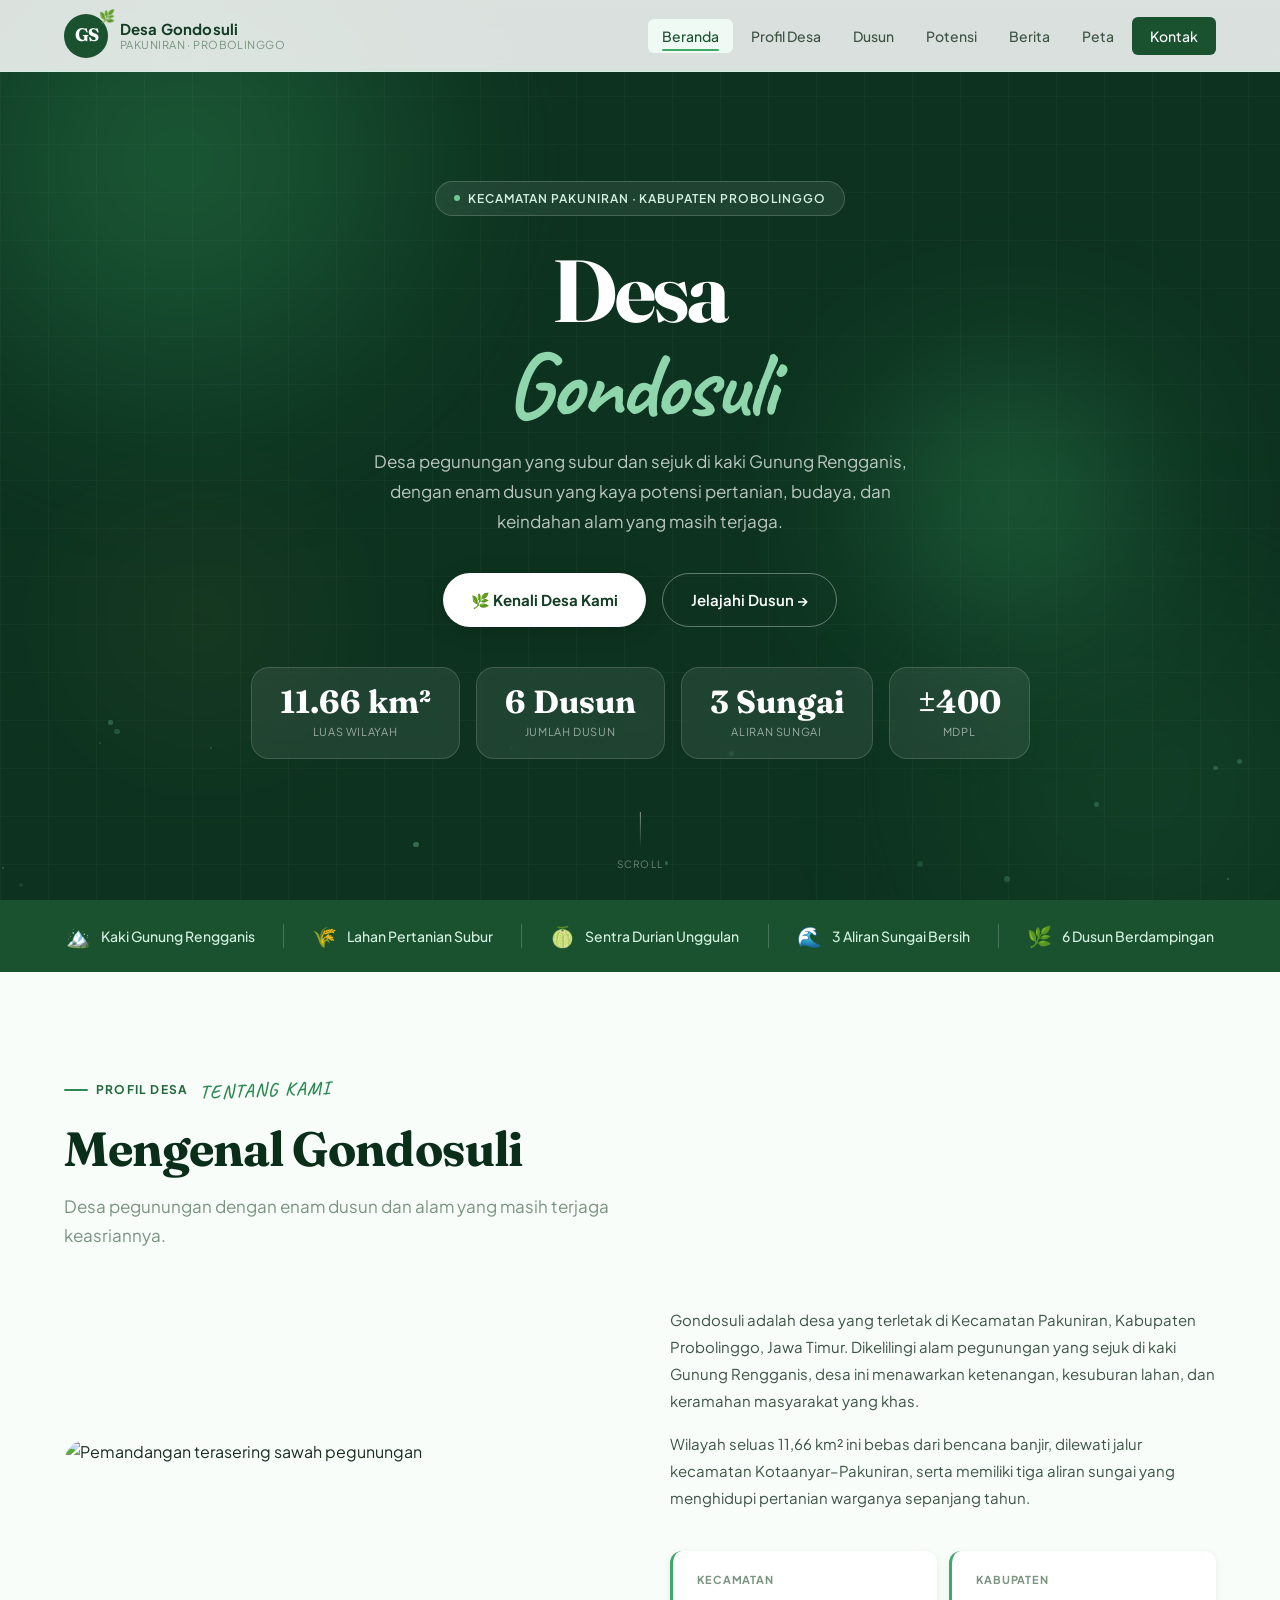
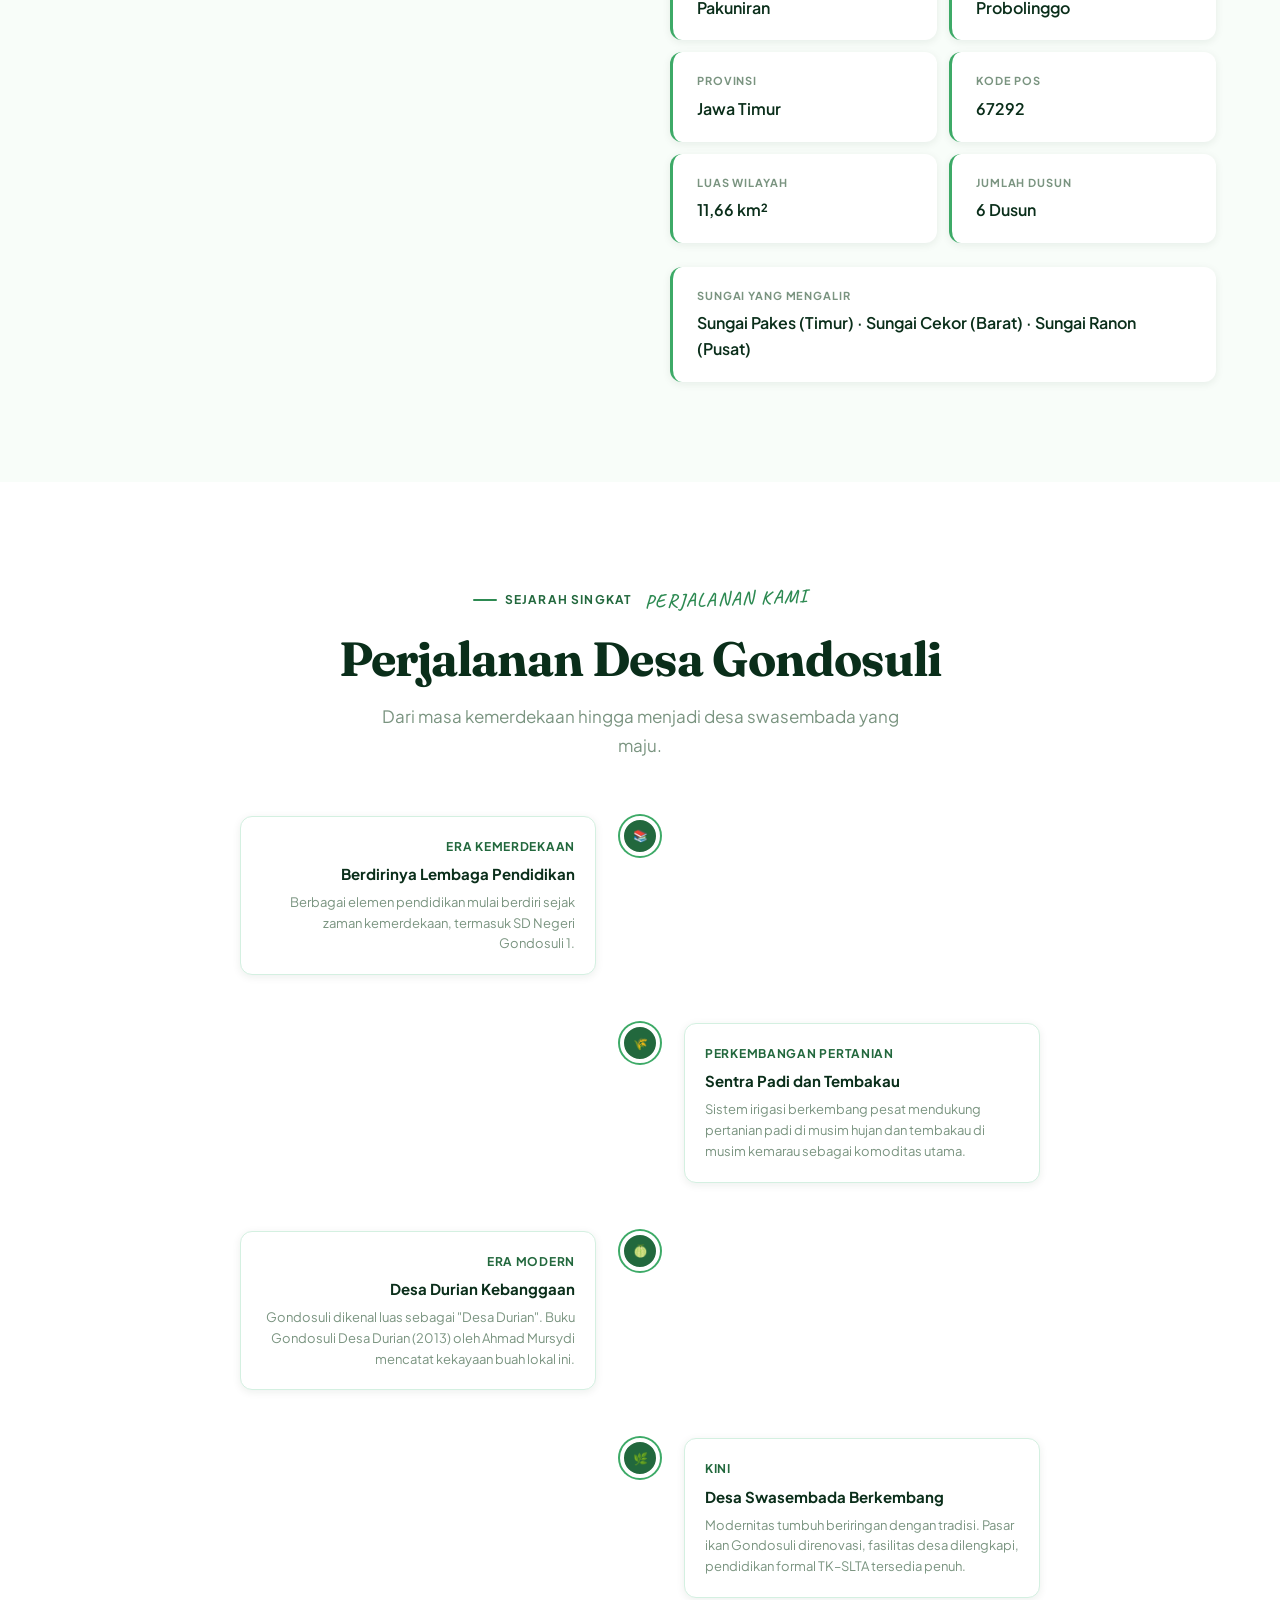
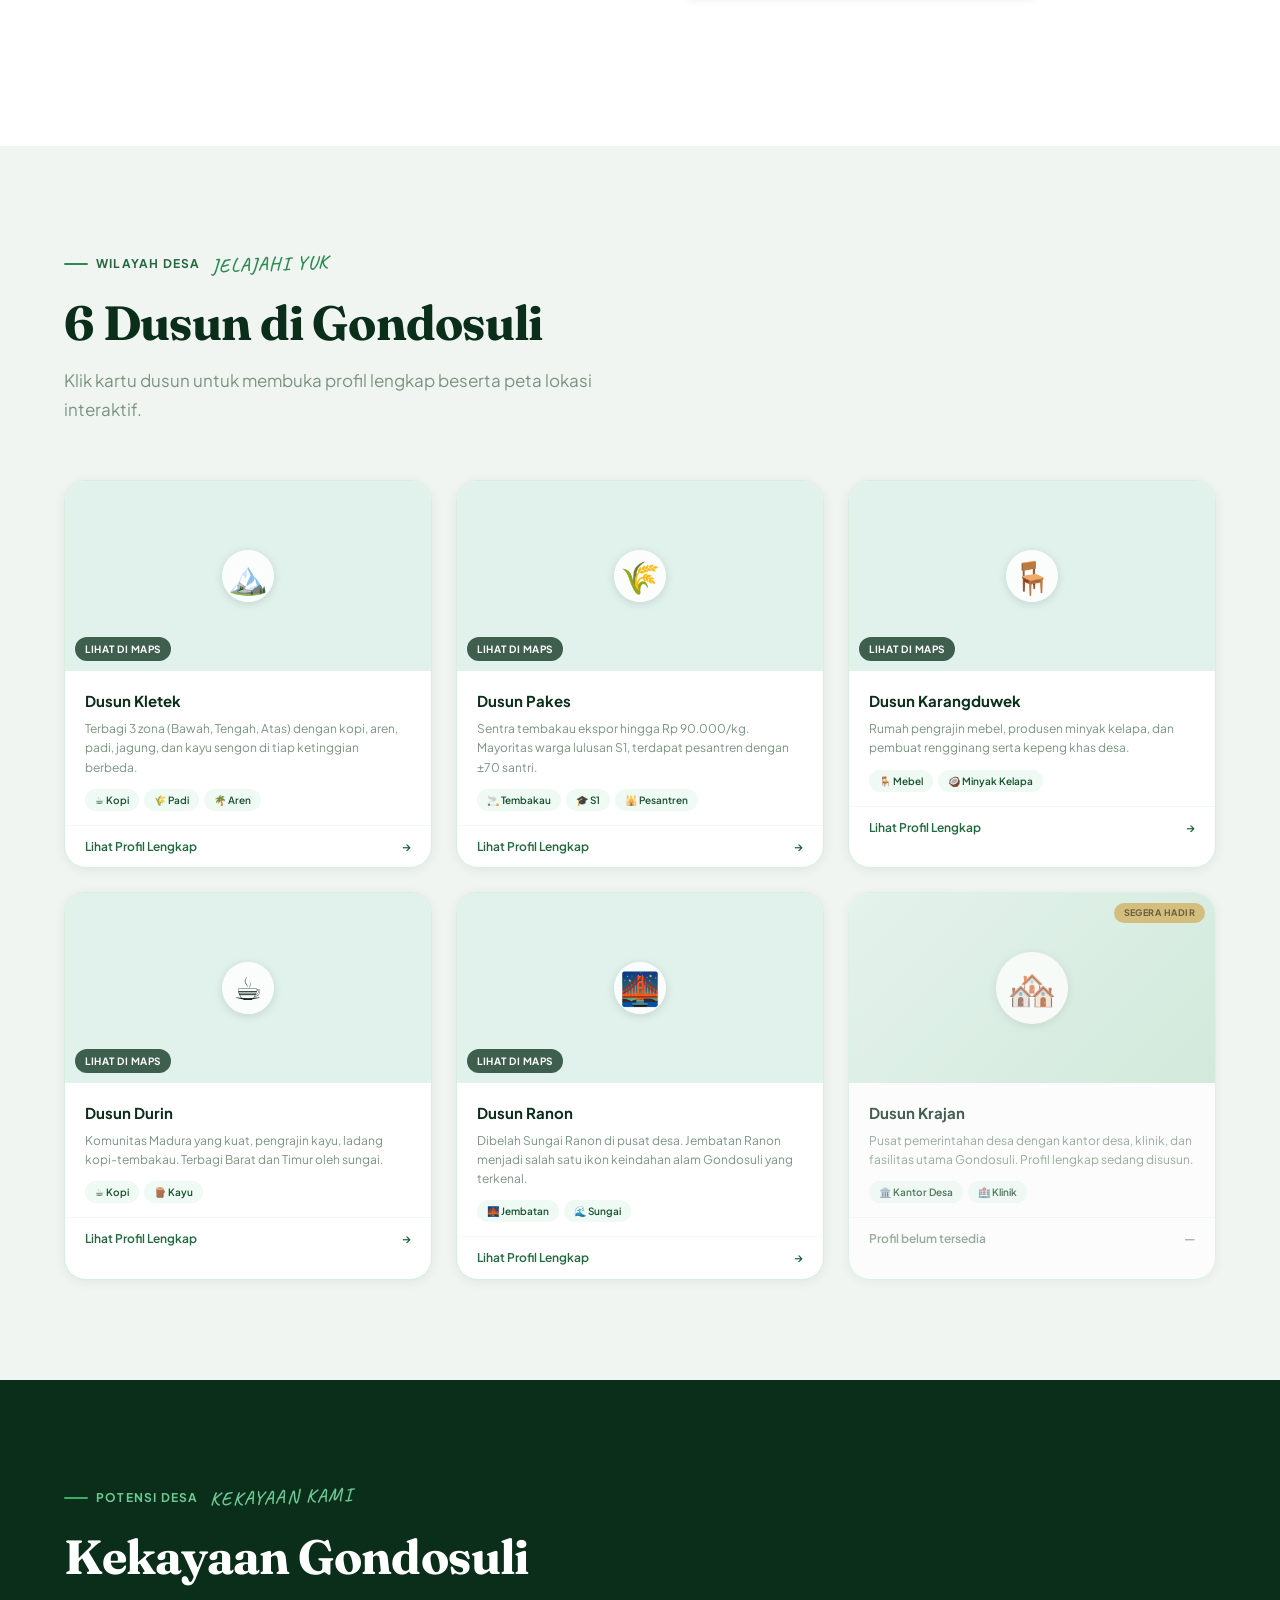
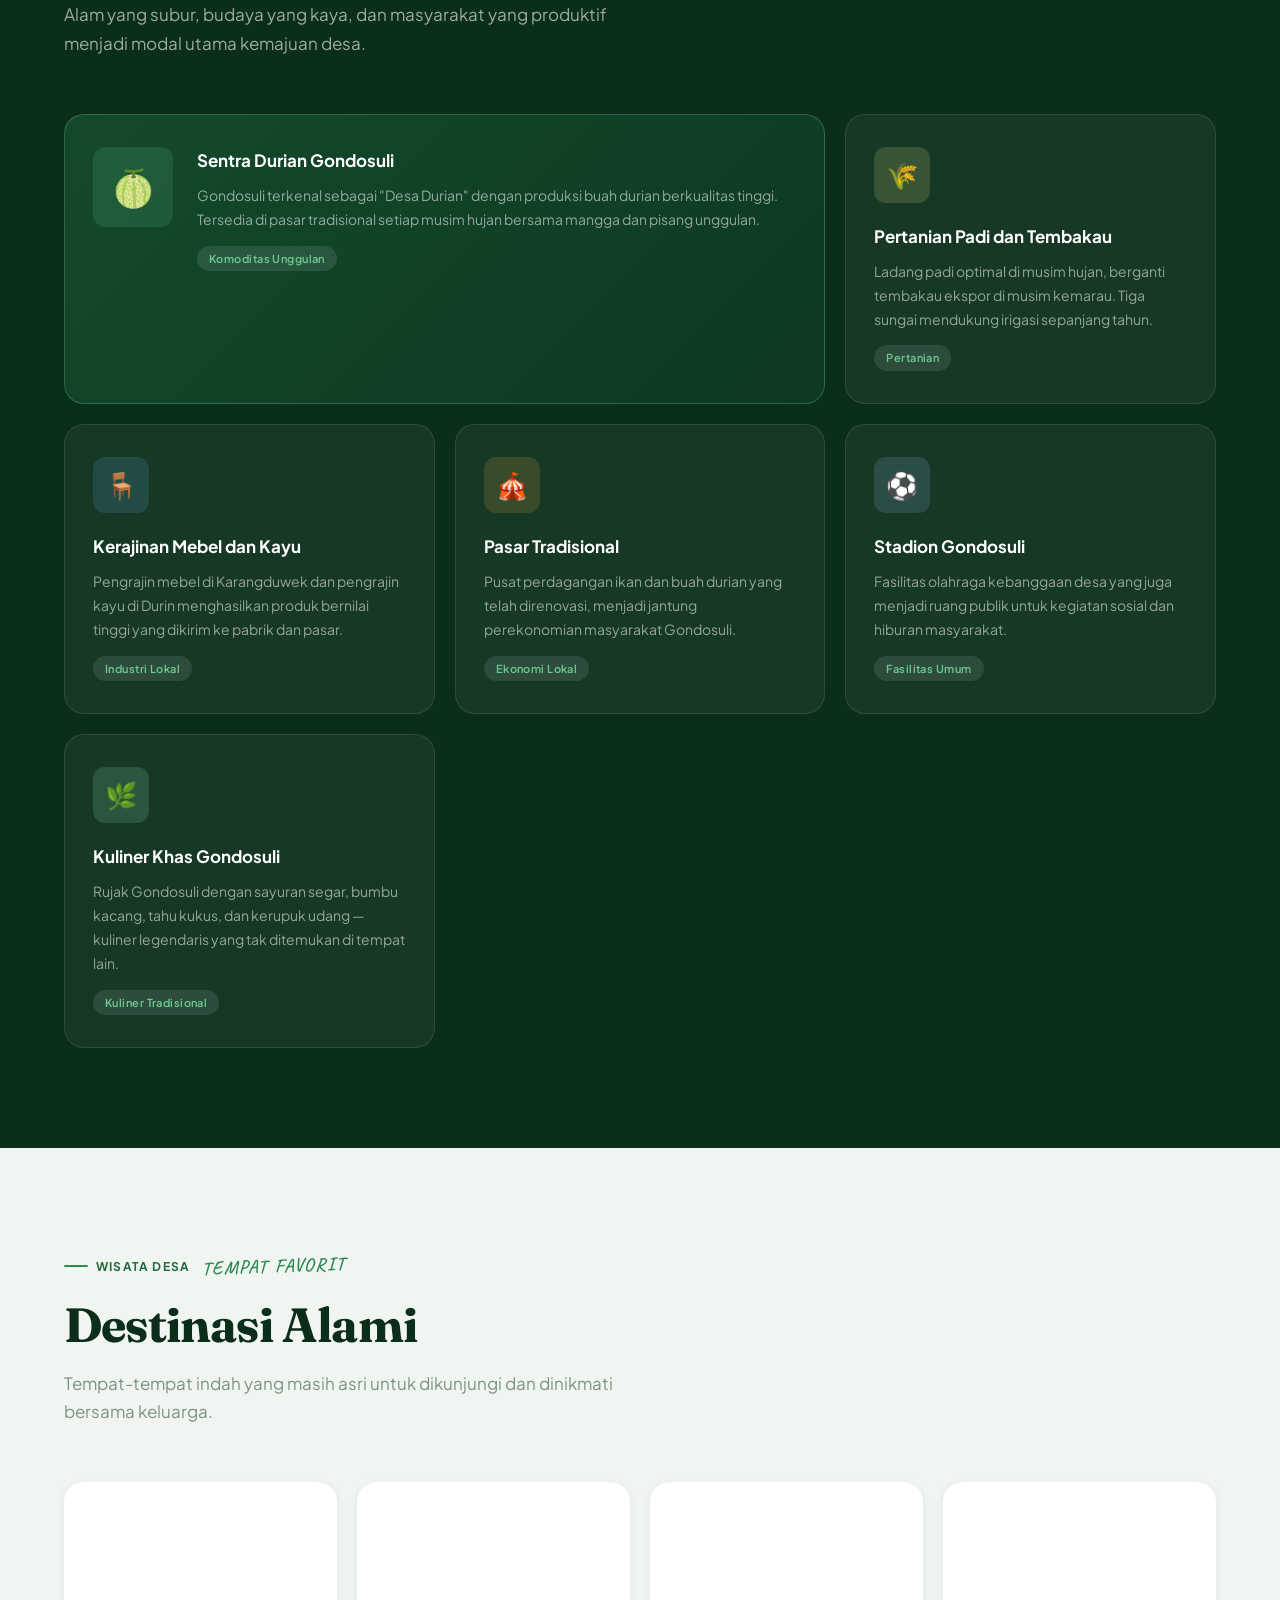
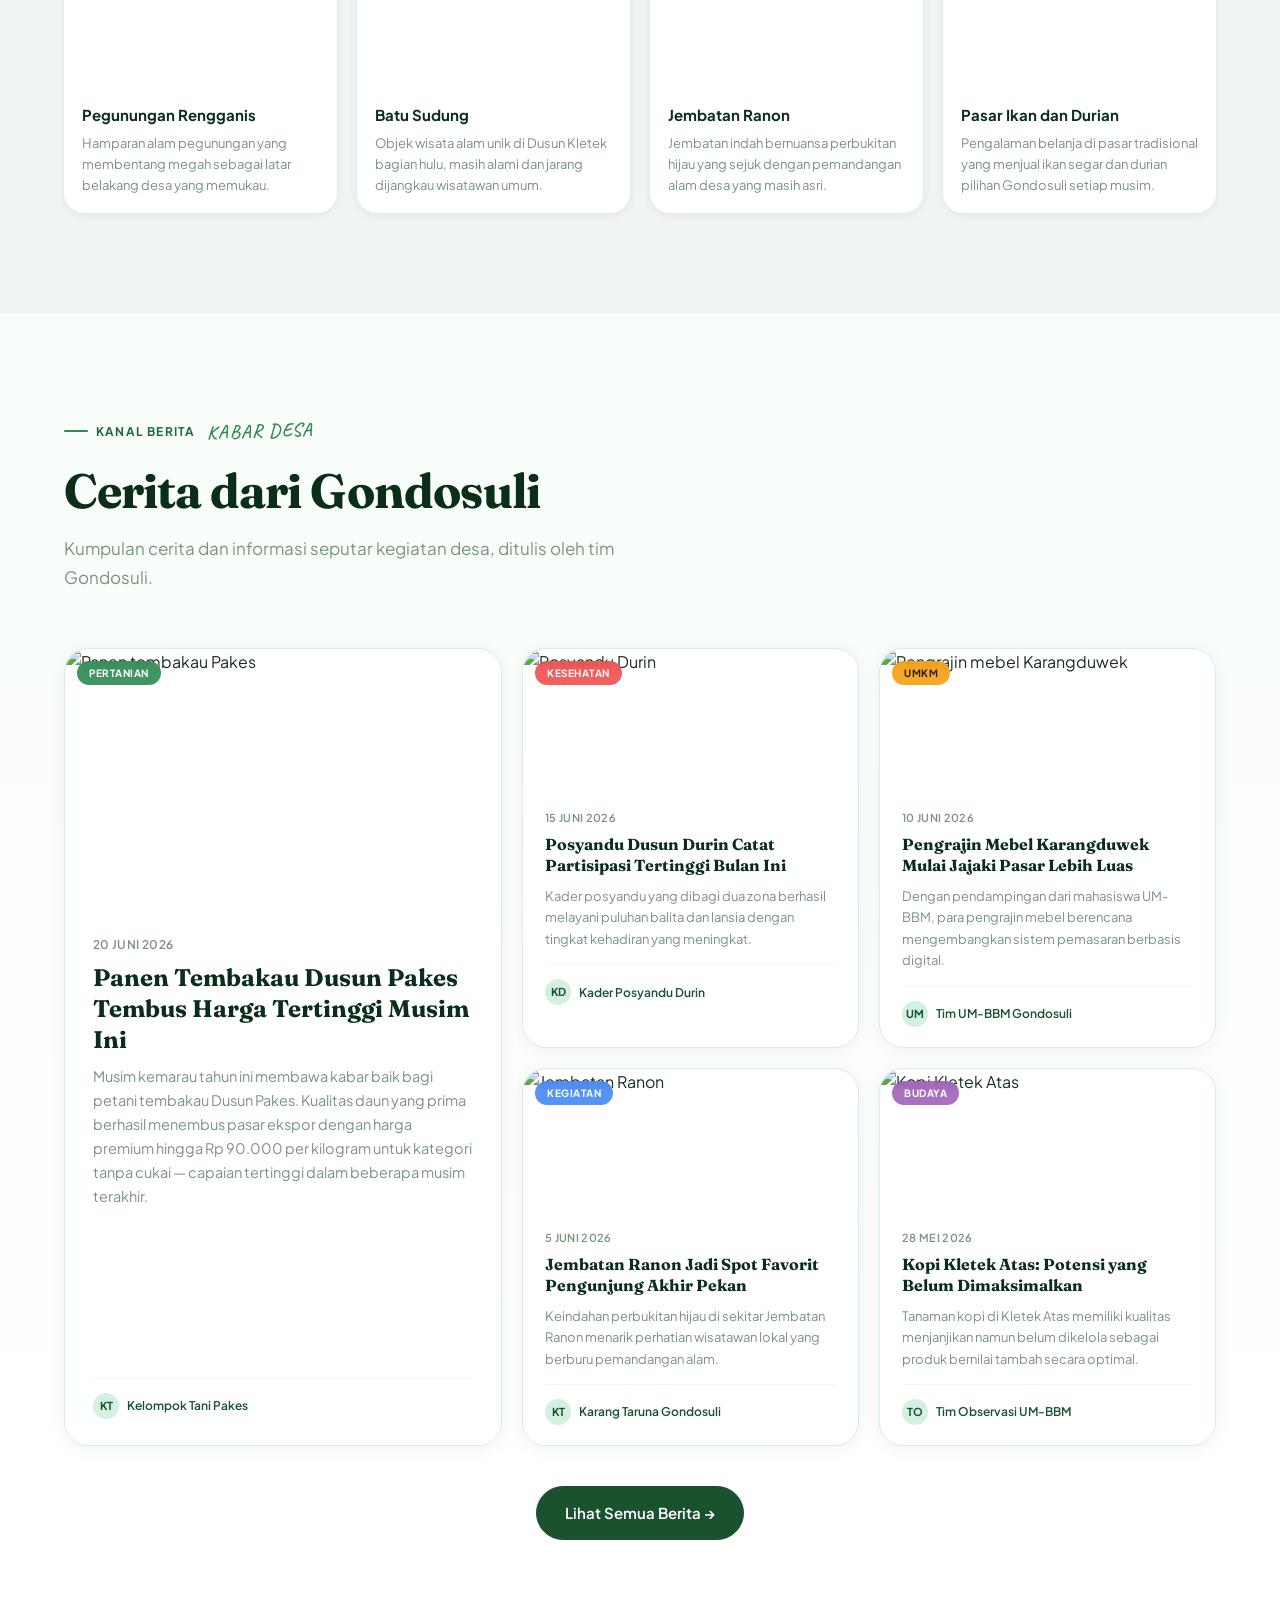
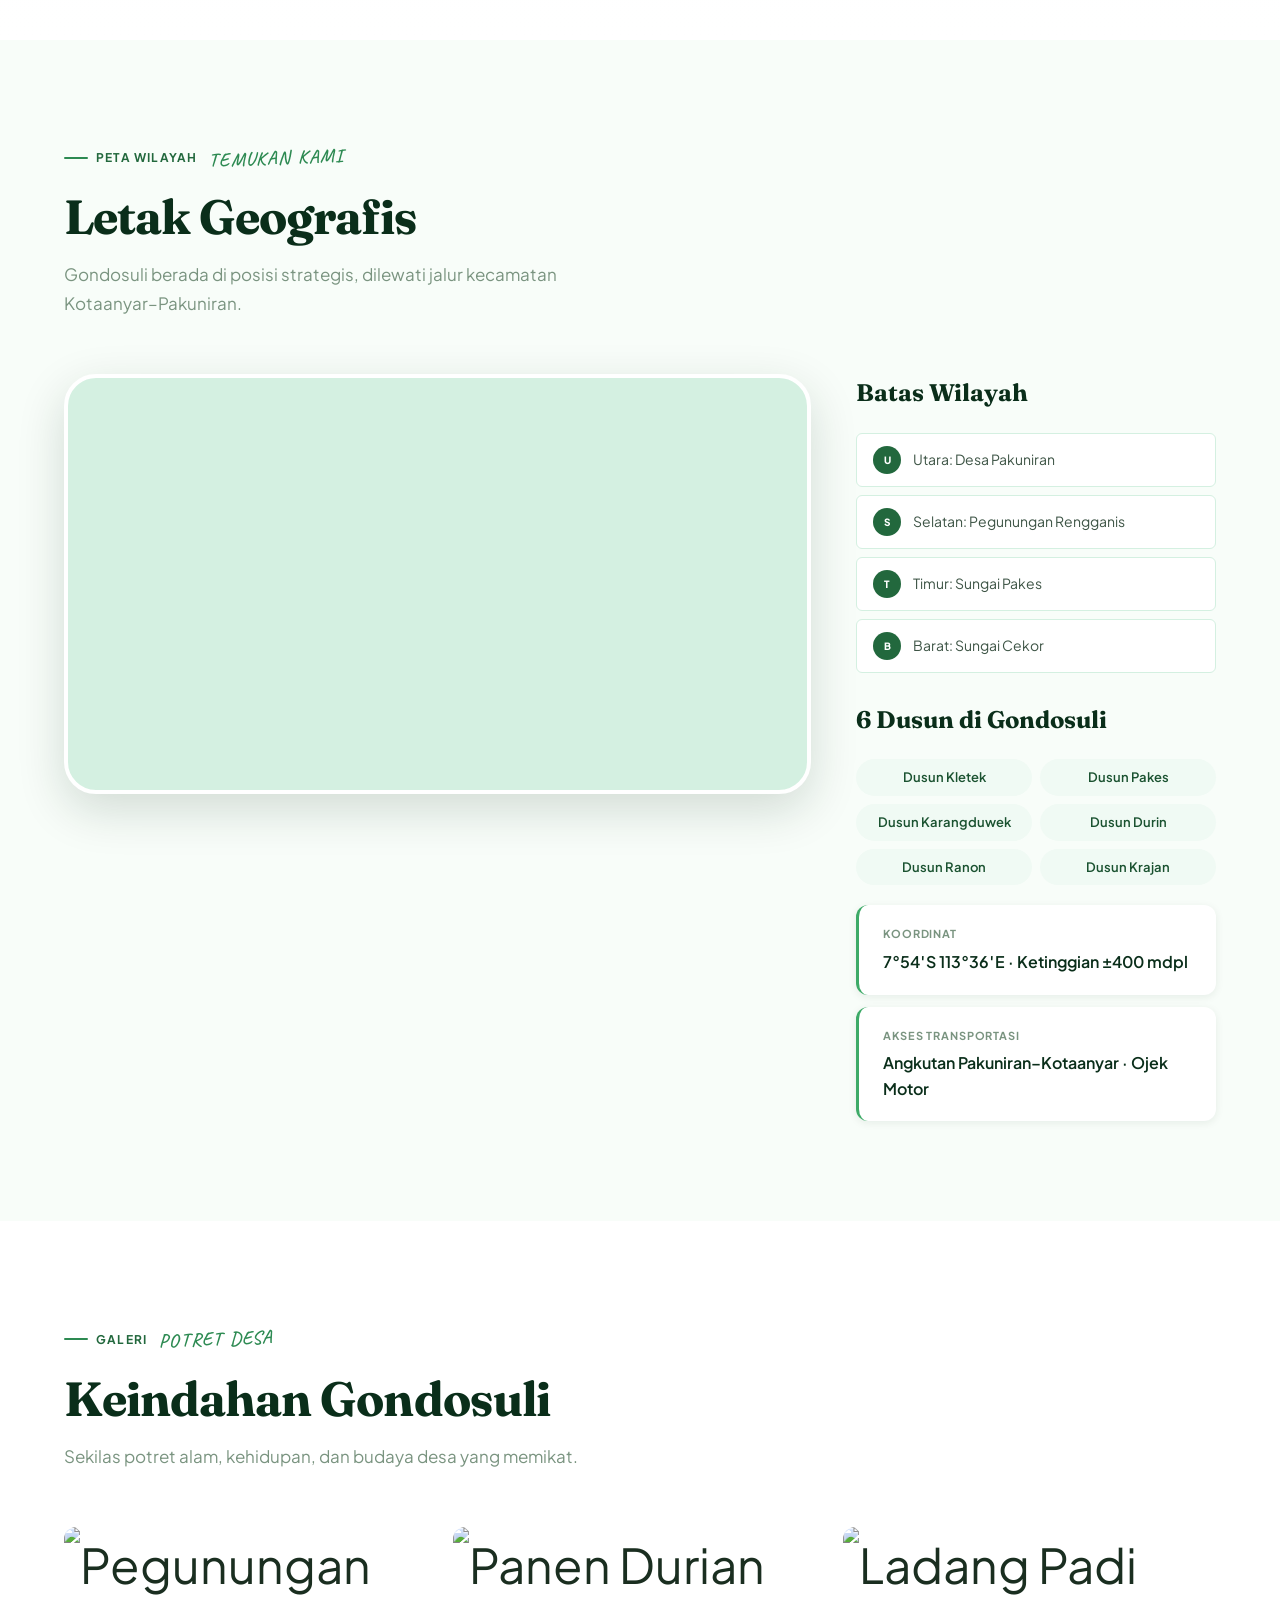
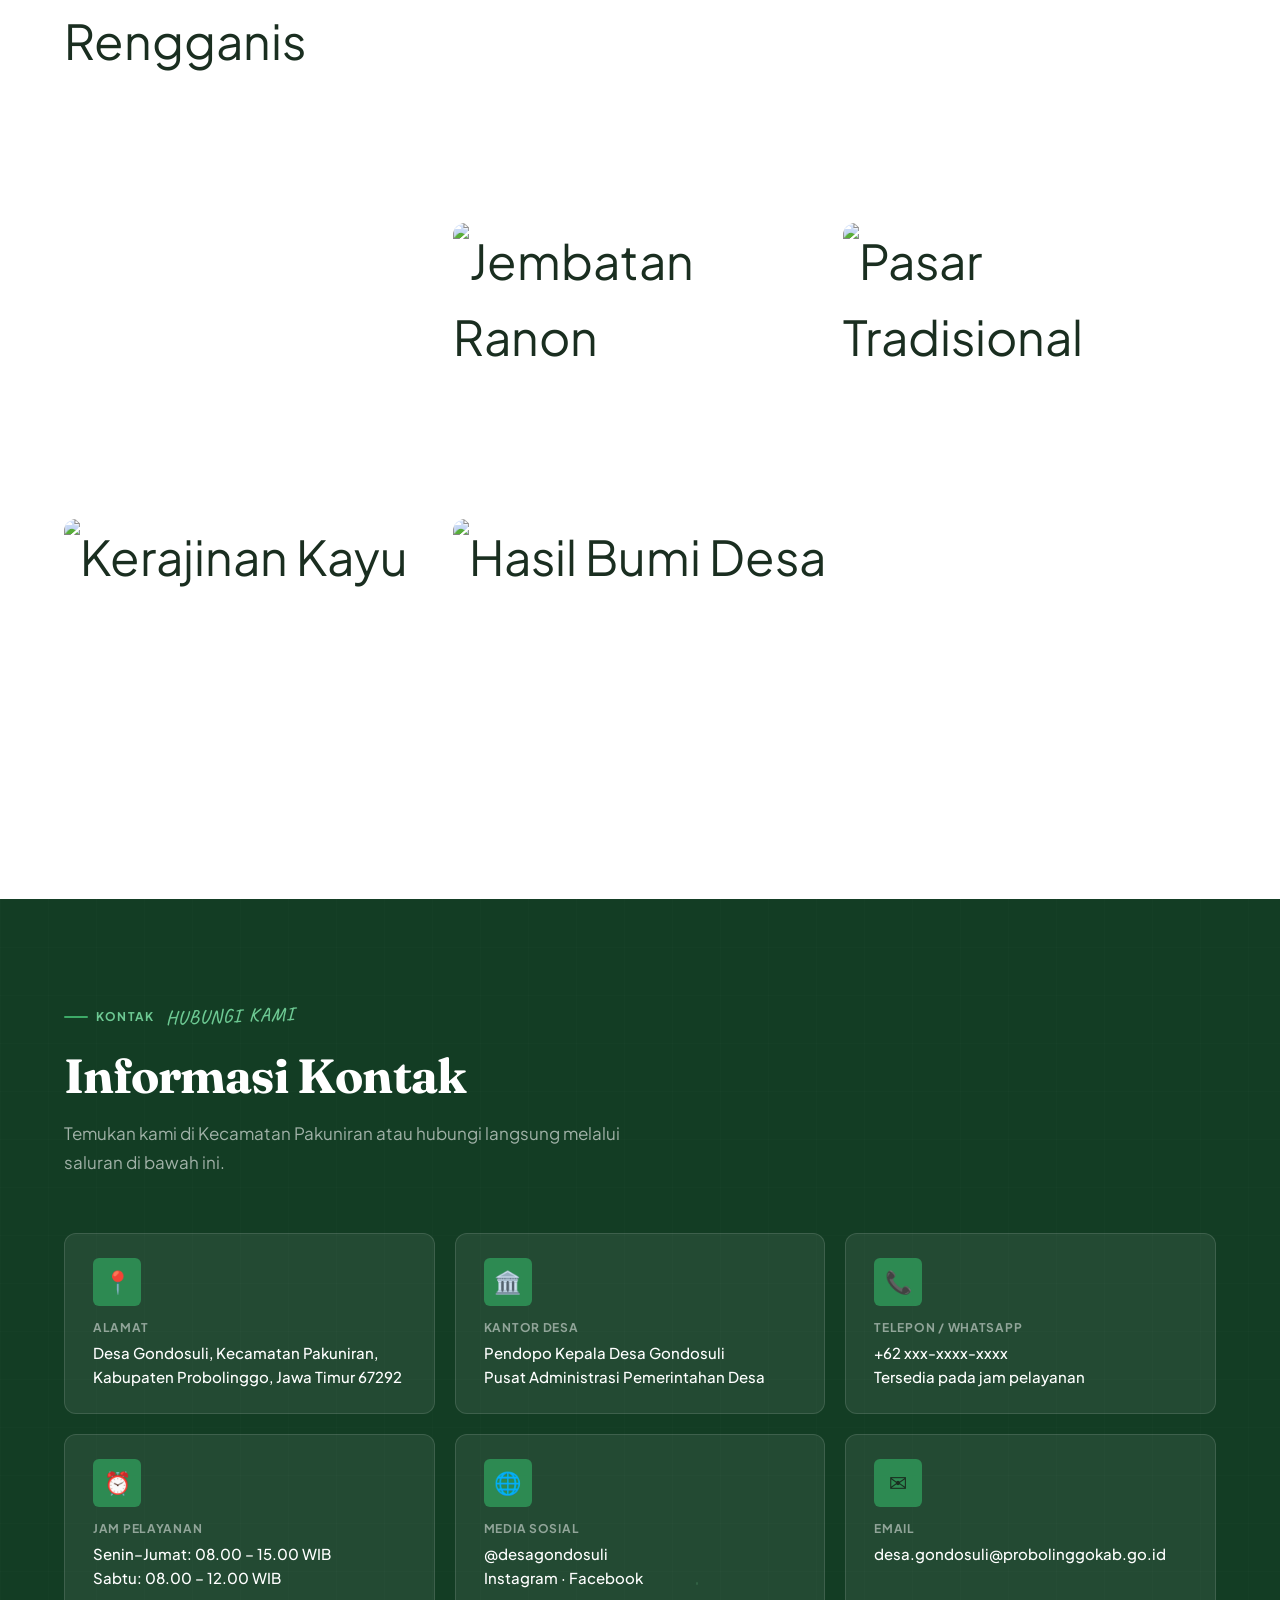
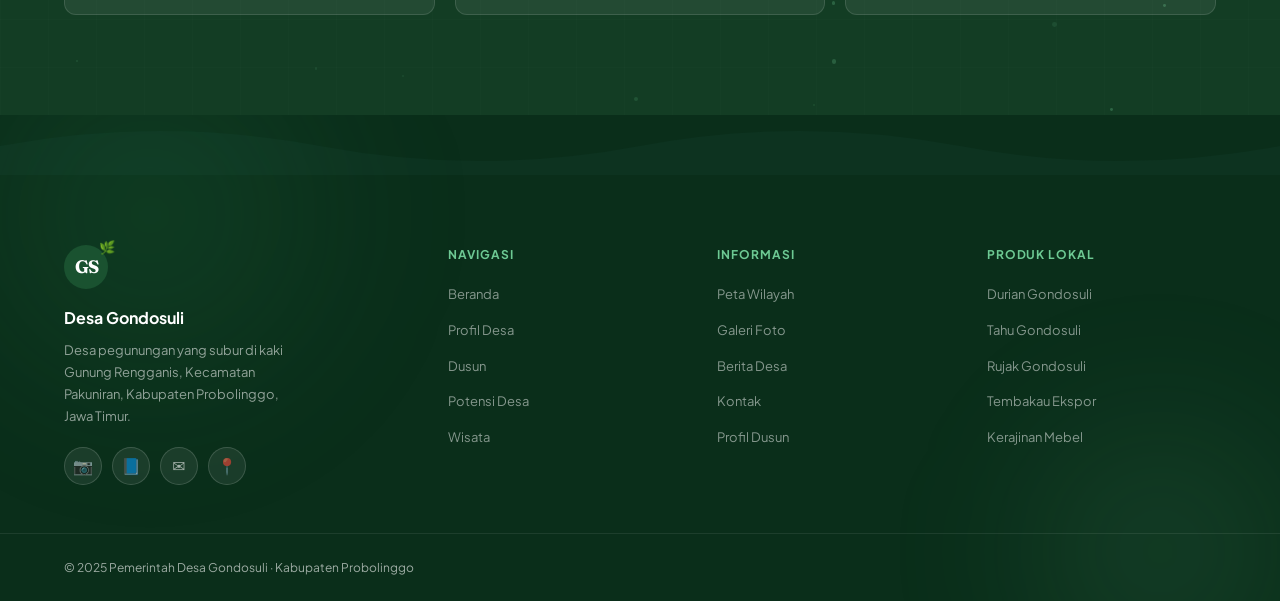
==== index.html @ 3357d1a1 "Add files via upload" ====
<!DOCTYPE html>
<html lang="id">
<head>
  <meta charset="UTF-8" />
  <meta name="viewport" content="width=device-width, initial-scale=1.0" />
  <title>Desa Gondosuli — Pakuniran, Probolinggo</title>
  <meta name="description" content="Website resmi Desa Gondosuli, Kecamatan Pakuniran, Kabupaten Probolinggo, Jawa Timur." />
  <link rel="preconnect" href="https://fonts.googleapis.com">
  <link href="https://fonts.googleapis.com/css2?family=Plus+Jakarta+Sans:wght@300;400;500;600;700;800&family=Caveat:wght@500;600;700&family=Fraunces:opsz,wght@9..144,400;9..144,500;9..144,700&display=swap" rel="stylesheet">
  <link rel="stylesheet" href="css/style.css" />
  <link rel="stylesheet" href="css/artsy.css" />
  <link rel="icon" href="data:image/svg+xml,<svg xmlns='http://www.w3.org/2000/svg' viewBox='0 0 100 100'><text y='.9em' font-size='90'>🌿</text></svg>" />
  <style>
    em { font-style: normal; }
    .section-title { font-style: normal; }
    .hero h1 { font-style: normal; }
    .profil-badge { display: none; }

    /* Hero layout fix — flex column, no overlap */
    .hero {
      min-height: 100vh; display: flex; flex-direction: column;
      align-items: center; justify-content: center; text-align: center;
      position: relative; overflow: hidden; padding: 120px 5% 80px;
      background: #0d3320;
    }
    .hero-content {
      position: relative; z-index: 3; max-width: 820px; margin: 0 auto;
      display: flex; flex-direction: column; align-items: center;
    }
    .hero-orb { position:absolute; border-radius:50%; filter:blur(80px); opacity:.5; animation:orbFloat 9s ease-in-out infinite; }
    .hero-orb-1 { width:520px;height:520px; background:radial-gradient(circle,#2d8a52,transparent); top:-100px;left:-80px; }
    .hero-orb-2 { width:400px;height:400px; background:radial-gradient(circle,#1a5230,transparent); bottom:-80px;right:-60px; animation-delay:-3s; }
    .hero-orb-3 { width:280px;height:280px; background:radial-gradient(circle,#3daa67,transparent); top:40%;right:10%; animation-delay:-5s; }
    .hero-orb-4 { width:200px;height:200px; background:radial-gradient(circle,#c9a84c44,transparent); bottom:20%;left:8%; animation-delay:-2s; }
    @keyframes orbFloat { 0%,100%{transform:translate(0,0) scale(1);} 33%{transform:translate(20px,-30px) scale(1.05);} 66%{transform:translate(-15px,20px) scale(.95);} }
    .hero-grid { position:absolute; inset:0; background-image:linear-gradient(rgba(255,255,255,.025) 1px,transparent 1px),linear-gradient(90deg,rgba(255,255,255,.025) 1px,transparent 1px); background-size:48px 48px; }
    .hero-particles { position:absolute;inset:0;pointer-events:none;overflow:hidden;z-index:1; }
    .particle { position:absolute;width:4px;height:4px;background:rgba(109,201,147,.6);border-radius:50%;animation:particleRise linear infinite; }
    @keyframes particleRise { 0%{transform:translateY(0) translateX(0);opacity:0;} 10%{opacity:1;} 90%{opacity:.4;} 100%{transform:translateY(-100vh) translateX(30px);opacity:0;} }

    .hero-eyebrow { display:inline-flex;align-items:center;gap:8px;background:rgba(255,255,255,.08);border:1px solid rgba(255,255,255,.18);border-radius:100px;padding:7px 18px;font-size:12px;font-weight:600;color:var(--green-100);letter-spacing:.08em;text-transform:uppercase;margin-bottom:28px;backdrop-filter:blur(8px); }
    .hero-eyebrow .dot { width:6px;height:6px;background:#6dc993;border-radius:50%;animation:dotPulse 2s ease-in-out infinite; }
    @keyframes dotPulse { 0%,100%{opacity:1;transform:scale(1)} 50%{opacity:.4;transform:scale(.7)} }

    .hero h1 { font-family:'Fraunces',Georgia,serif; font-size:clamp(3rem,7vw,5.5rem); font-weight:700; color:white; line-height:1.05; letter-spacing:-0.03em; margin-bottom:14px; }
    .hero h1 .accent { color:#8fd6ac; font-family: var(--font-hand); font-weight: 700; font-size: 1.05em; }
    .hero-desc { font-size:17px; color:rgba(255,255,255,.72); max-width:560px; margin:0 0 36px; line-height:1.75; font-weight:400; text-align:center; }
    .hero-actions { display:flex; gap:16px; justify-content:center; flex-wrap:wrap; margin-bottom:40px; }
    .btn-primary { display:inline-flex; align-items:center; gap:8px; background:white; color:var(--green-800); font-weight:700; font-size:15px; padding:14px 28px; border-radius:50px; transition:all .3s; border:none; cursor:pointer; box-shadow:0 4px 20px rgba(0,0,0,.2); }
    .btn-primary:hover { transform:translateY(-3px); box-shadow:0 10px 32px rgba(0,0,0,.3); }
    .btn-secondary { display:inline-flex; align-items:center; gap:8px; background:transparent; color:white; font-weight:600; font-size:15px; padding:14px 28px; border-radius:50px; border:1.5px solid rgba(255,255,255,.35); transition:all .3s; cursor:pointer; }
    .btn-secondary:hover { background:rgba(255,255,255,.1); border-color:rgba(255,255,255,.6); }
    .hero-stats { display:flex !important; position:static !important; gap:16px; justify-content:center; flex-wrap:wrap; margin-top:0; }
    .stat-card { background:rgba(255,255,255,.08); border:1px solid rgba(255,255,255,.15); backdrop-filter:blur(10px); border-radius:18px; padding:18px 28px; text-align:center; min-width:130px; transition:transform .3s, background .3s; }
    .stat-card:hover { background:rgba(255,255,255,.14); transform:translateY(-4px) rotate(-1deg); }
    .stat-card .num { font-family:'Fraunces',Georgia,serif; font-size:2rem; font-weight:700; color:white; line-height:1; }
    .stat-card .lbl { font-size:11px; color:rgba(255,255,255,.55); text-transform:uppercase; letter-spacing:.06em; margin-top:5px; }
    .scroll-hint { position:absolute; bottom:28px; left:50%; transform:translateX(-50%); display:flex; flex-direction:column; align-items:center; gap:8px; color:rgba(255,255,255,.4); font-size:10px; letter-spacing:.12em; text-transform:uppercase; z-index:2; }
    .scroll-hint .arrow { width:1px; height:36px; background:linear-gradient(to bottom,rgba(255,255,255,.5),transparent); animation:scrollArrow 2s ease-in-out infinite; }
    @keyframes scrollArrow { 0%,100%{opacity:1} 50%{opacity:.2} }

    /* Kontak grid */
    .kontak-grid { grid-template-columns: 1fr !important; max-width:100%; }
    .kontak-items { display:grid; grid-template-columns:repeat(3,1fr); gap:20px; }
    .kontak-item { flex-direction:column; gap:12px; padding:24px 28px; min-height:130px; }
    .kontak-icon-wrap { width:48px;height:48px;font-size:22px; }
    @media(max-width:900px){ .kontak-items{ grid-template-columns:1fr 1fr; } }
    @media(max-width:560px){ .kontak-items{ grid-template-columns:1fr; } }

    /* Dusun cards */
    #dusun { background:var(--gray-100); padding:100px 5%; }
    .dusun-overview-grid { display:grid; grid-template-columns:repeat(3,1fr); gap:24px; }
    @media(max-width:960px){ .dusun-overview-grid{ grid-template-columns:1fr 1fr; } }
    @media(max-width:560px){ .dusun-overview-grid{ grid-template-columns:1fr; } }
    .dov-card { background:white; border-radius:22px; overflow:hidden; border:1px solid var(--green-100); box-shadow:0 2px 12px rgba(10,46,26,.07); transition:all .35s; display:block; text-decoration:none; color:inherit; }
    .dov-card:hover { transform:translateY(-6px) rotate(-0.4deg); box-shadow:0 16px 48px rgba(10,46,26,.15); border-color:var(--green-400); }
    .dov-card.disabled { opacity:.75; pointer-events:none; }
    .dov-map-wrap { height:190px; position:relative; overflow:hidden; background:#e0f2eb; }
    .dov-map-wrap iframe { width:100%; height:100%; border:none; display:block; pointer-events:none; }
    .dov-map-overlay { position:absolute; inset:0; z-index:2; cursor:pointer; }
    .dov-map-badge { position:absolute; bottom:10px; left:10px; z-index:3; background:rgba(10,46,26,.75); color:white; font-size:10px; font-weight:700; letter-spacing:.05em; text-transform:uppercase; padding:4px 10px; border-radius:100px; backdrop-filter:blur(4px); }
    .dov-coming-badge { position:absolute; top:10px; right:10px; z-index:3; background:rgba(201,168,76,.92); color:#3d2a00; font-size:9px; font-weight:700; padding:3px 10px; border-radius:100px; letter-spacing:.05em; text-transform:uppercase; }
    .dov-map-icon { position:absolute; top:50%; left:50%; transform:translate(-50%,-50%); z-index:3; font-size:32px; pointer-events:none; background:rgba(255,255,255,.88); border-radius:50%; width:52px; height:52px; display:flex; align-items:center; justify-content:center; box-shadow:0 2px 10px rgba(0,0,0,.12); }
    .dov-body { padding:18px 20px 14px; }
    .dov-body h3 { font-size:15px; font-weight:700; color:var(--green-900); margin-bottom:6px; }
    .dov-body p { font-size:12px; color:var(--gray-500); line-height:1.6; margin-bottom:12px; }
    .dov-tags { display:flex; flex-wrap:wrap; gap:5px; }
    .dov-tag { background:var(--green-50); border:1px solid var(--green-200); border-radius:100px; padding:3px 10px; font-size:10px; font-weight:600; color:var(--green-700); }
    .dov-footer { padding:11px 20px; border-top:1px solid var(--green-50); font-size:12px; color:var(--green-600); font-weight:600; display:flex; justify-content:space-between; align-items:center; }
    .dov-card.disabled .dov-footer { color:var(--gray-500); }
  </style>
</head>
<body>

  <!-- ══ NAVBAR ══ -->
  <nav class="navbar" role="navigation">
    <div class="nav-brand">
      <div class="nav-logo">GS</div>
      <div class="nav-brand-text">
        <div class="village">Desa Gondosuli</div>
        <div class="region">Pakuniran · Probolinggo</div>
      </div>
    </div>
    <ul class="nav-links" id="nav-links">
      <li><a href="#beranda" class="active">Beranda</a></li>
      <li><a href="#profil">Profil Desa</a></li>
      <li><a href="#dusun">Dusun</a></li>
      <li><a href="#potensi">Potensi</a></li>
      <li><a href="pages/berita.html">Berita</a></li>
      <li><a href="#peta">Peta</a></li>
      <li><a href="#kontak" class="nav-cta">Kontak</a></li>
    </ul>
    <button class="hamburger" aria-label="Buka menu"><span></span><span></span><span></span></button>
  </nav>

  <!-- ══ HERO with leaves ══ -->
  <section id="beranda" class="hero">
    <div class="hero-orb hero-orb-1"></div>
    <div class="hero-orb hero-orb-2"></div>
    <div class="hero-orb hero-orb-3"></div>
    <div class="hero-orb hero-orb-4"></div>
    <div class="hero-grid"></div>
    <div class="hero-particles" id="particles"></div>
    <div class="leaves-container" id="leaves-container"></div>

    <div class="hero-content">
      <div class="hero-eyebrow"><span class="dot"></span>Kecamatan Pakuniran · Kabupaten Probolinggo</div>
      <h1>Desa<br><span class="accent">Gondosuli</span></h1>
      <p class="hero-desc">Desa pegunungan yang subur dan sejuk di kaki Gunung Rengganis, dengan enam dusun yang kaya potensi pertanian, budaya, dan keindahan alam yang masih terjaga.</p>
      <div class="hero-actions">
        <a href="#profil" class="btn-primary">🌿 Kenali Desa Kami</a>
        <a href="#dusun" class="btn-secondary">Jelajahi Dusun →</a>
      </div>
      <div class="hero-stats">
        <div class="stat-card"><div class="num">11.66 km²</div><div class="lbl">Luas Wilayah</div></div>
        <div class="stat-card"><div class="num">6 Dusun</div><div class="lbl">Jumlah Dusun</div></div>
        <div class="stat-card"><div class="num">3 Sungai</div><div class="lbl">Aliran Sungai</div></div>
        <div class="stat-card"><div class="num">±400</div><div class="lbl">Mdpl</div></div>
      </div>
    </div>
    <div class="scroll-hint"><div class="arrow"></div>Scroll</div>
  </section>

  <!-- HIGHLIGHT STRIP -->
  <div class="highlight-strip">
    <div class="strip-item"><span class="icon">🏔️</span> Kaki Gunung Rengganis</div>
    <div class="strip-divider"></div>
    <div class="strip-item"><span class="icon">🌾</span> Lahan Pertanian Subur</div>
    <div class="strip-divider"></div>
    <div class="strip-item"><span class="icon">🍈</span> Sentra Durian Unggulan</div>
    <div class="strip-divider"></div>
    <div class="strip-item"><span class="icon">🌊</span> 3 Aliran Sungai Bersih</div>
    <div class="strip-divider"></div>
    <div class="strip-item"><span class="icon">🌿</span> 6 Dusun Berdampingan</div>
  </div>

  <!-- ══ PROFIL DESA ══ -->
  <section id="profil" class="profil-section">
    <div class="section-header">
      <div class="section-label">Profil Desa <span class="section-handwritten">tentang kami</span></div>
      <h2 class="section-title">Mengenal Gondosuli</h2>
      <p class="section-subtitle">Desa pegunungan dengan enam dusun dan alam yang masih terjaga keasriannya.</p>
    </div>
    <div class="profil-grid">
      <div class="profil-visual fade-in" style="border-radius:24px;overflow:hidden;aspect-ratio:4/3;">
        <img src="https://images.unsplash.com/photo-1773393878458-e793434a80cc?fm=jpg&q=80&w=1200&auto=format&fit=crop" alt="Pemandangan terasering sawah pegunungan" style="width:100%;height:100%;object-fit:cover;border-radius:24px;">
      </div>
      <div class="profil-info">
        <div class="profil-text fade-in">
          <p>Gondosuli adalah desa yang terletak di Kecamatan Pakuniran, Kabupaten Probolinggo, Jawa Timur. Dikelilingi alam pegunungan yang sejuk di kaki Gunung Rengganis, desa ini menawarkan ketenangan, kesuburan lahan, dan keramahan masyarakat yang khas.</p>
          <p>Wilayah seluas 11,66 km² ini bebas dari bencana banjir, dilewati jalur kecamatan Kotaanyar–Pakuniran, serta memiliki tiga aliran sungai yang menghidupi pertanian warganya sepanjang tahun.</p>
        </div>
        <div class="info-grid fade-in">
          <div class="info-card"><h4>Kecamatan</h4><p>Pakuniran</p></div>
          <div class="info-card"><h4>Kabupaten</h4><p>Probolinggo</p></div>
          <div class="info-card"><h4>Provinsi</h4><p>Jawa Timur</p></div>
          <div class="info-card"><h4>Kode Pos</h4><p>67292</p></div>
          <div class="info-card"><h4>Luas Wilayah</h4><p>11,66 km²</p></div>
          <div class="info-card"><h4>Jumlah Dusun</h4><p>6 Dusun</p></div>
        </div>
        <div class="info-card fade-in"><h4>Sungai yang Mengalir</h4><p>Sungai Pakes (Timur) · Sungai Cekor (Barat) · Sungai Ranon (Pusat)</p></div>
      </div>
    </div>
  </section>

  <!-- ══ SEJARAH ══ -->
  <section id="sejarah" class="sejarah-section">
    <div class="section-header" style="text-align:center;">
      <div class="section-label" style="justify-content:center;">Sejarah Singkat <span class="section-handwritten">perjalanan kami</span></div>
      <h2 class="section-title">Perjalanan Desa Gondosuli</h2>
      <p class="section-subtitle" style="margin:0 auto;">Dari masa kemerdekaan hingga menjadi desa swasembada yang maju.</p>
    </div>
    <div class="timeline">
      <div class="timeline-item fade-in">
        <div class="tl-content"><div class="tl-year">Era Kemerdekaan</div><h4>Berdirinya Lembaga Pendidikan</h4><p>Berbagai elemen pendidikan mulai berdiri sejak zaman kemerdekaan, termasuk SD Negeri Gondosuli 1.</p></div>
        <div class="tl-dot">📚</div><div class="tl-empty"></div>
      </div>
      <div class="timeline-item fade-in">
        <div class="tl-empty"></div><div class="tl-dot">🌾</div>
        <div class="tl-content"><div class="tl-year">Perkembangan Pertanian</div><h4>Sentra Padi dan Tembakau</h4><p>Sistem irigasi berkembang pesat mendukung pertanian padi di musim hujan dan tembakau di musim kemarau sebagai komoditas utama.</p></div>
      </div>
      <div class="timeline-item fade-in">
        <div class="tl-content"><div class="tl-year">Era Modern</div><h4>Desa Durian Kebanggaan</h4><p>Gondosuli dikenal luas sebagai "Desa Durian". Buku Gondosuli Desa Durian (2013) oleh Ahmad Mursydi mencatat kekayaan buah lokal ini.</p></div>
        <div class="tl-dot">🍈</div><div class="tl-empty"></div>
      </div>
      <div class="timeline-item fade-in">
        <div class="tl-empty"></div><div class="tl-dot">🌿</div>
        <div class="tl-content"><div class="tl-year">Kini</div><h4>Desa Swasembada Berkembang</h4><p>Modernitas tumbuh beriringan dengan tradisi. Pasar ikan Gondosuli direnovasi, fasilitas desa dilengkapi, pendidikan formal TK–SLTA tersedia penuh.</p></div>
      </div>
    </div>
  </section>

  <!-- ══ DUSUN ══ -->
  <section id="dusun">
    <div class="section-header">
      <div class="section-label">Wilayah Desa <span class="section-handwritten">jelajahi yuk</span></div>
      <h2 class="section-title">6 Dusun di Gondosuli</h2>
      <p class="section-subtitle">Klik kartu dusun untuk membuka profil lengkap beserta peta lokasi interaktif.</p>
    </div>
    <div class="dusun-overview-grid">

      <a href="pages/dusun-kletek.html" class="dov-card fade-in">
        <div class="dov-map-wrap">
          <iframe src="https://maps.google.com/maps?q=Dusun+Kletek+Gondosuli+Pakuniran+Probolinggo&output=embed&z=14" loading="lazy" title="Peta Dusun Kletek"></iframe>
          <div class="dov-map-overlay"></div>
          <div class="dov-map-icon">🏔️</div>
          <div class="dov-map-badge">Lihat di Maps</div>
        </div>
        <div class="dov-body">
          <h3>Dusun Kletek</h3>
          <p>Terbagi 3 zona (Bawah, Tengah, Atas) dengan kopi, aren, padi, jagung, dan kayu sengon di tiap ketinggian berbeda.</p>
          <div class="dov-tags"><span class="dov-tag">☕ Kopi</span><span class="dov-tag">🌾 Padi</span><span class="dov-tag">🌴 Aren</span></div>
        </div>
        <div class="dov-footer"><span>Lihat Profil Lengkap</span><span>→</span></div>
      </a>

      <a href="pages/dusun-pakes.html" class="dov-card fade-in">
        <div class="dov-map-wrap">
          <iframe src="https://maps.google.com/maps?q=Dusun+Pakes+Gondosuli+Pakuniran+Probolinggo&output=embed&z=14" loading="lazy" title="Peta Dusun Pakes"></iframe>
          <div class="dov-map-overlay"></div>
          <div class="dov-map-icon">🌾</div>
          <div class="dov-map-badge">Lihat di Maps</div>
        </div>
        <div class="dov-body">
          <h3>Dusun Pakes</h3>
          <p>Sentra tembakau ekspor hingga Rp 90.000/kg. Mayoritas warga lulusan S1, terdapat pesantren dengan ±70 santri.</p>
          <div class="dov-tags"><span class="dov-tag">🚬 Tembakau</span><span class="dov-tag">🎓 S1</span><span class="dov-tag">🕌 Pesantren</span></div>
        </div>
        <div class="dov-footer"><span>Lihat Profil Lengkap</span><span>→</span></div>
      </a>

      <a href="pages/dusun-karangduwek.html" class="dov-card fade-in">
        <div class="dov-map-wrap">
          <iframe src="https://maps.google.com/maps?q=Karangduwek+Gondosuli+Pakuniran+Probolinggo&output=embed&z=14" loading="lazy" title="Peta Dusun Karangduwek"></iframe>
          <div class="dov-map-overlay"></div>
          <div class="dov-map-icon">🪑</div>
          <div class="dov-map-badge">Lihat di Maps</div>
        </div>
        <div class="dov-body">
          <h3>Dusun Karangduwek</h3>
          <p>Rumah pengrajin mebel, produsen minyak kelapa, dan pembuat rengginang serta kepeng khas desa.</p>
          <div class="dov-tags"><span class="dov-tag">🪑 Mebel</span><span class="dov-tag">🥥 Minyak Kelapa</span></div>
        </div>
        <div class="dov-footer"><span>Lihat Profil Lengkap</span><span>→</span></div>
      </a>

      <a href="pages/dusun-durin.html" class="dov-card fade-in">
        <div class="dov-map-wrap">
          <iframe src="https://maps.google.com/maps?q=Dusun+Durin+Gondosuli+Pakuniran+Probolinggo&output=embed&z=14" loading="lazy" title="Peta Dusun Durin"></iframe>
          <div class="dov-map-overlay"></div>
          <div class="dov-map-icon">☕</div>
          <div class="dov-map-badge">Lihat di Maps</div>
        </div>
        <div class="dov-body">
          <h3>Dusun Durin</h3>
          <p>Komunitas Madura yang kuat, pengrajin kayu, ladang kopi-tembakau. Terbagi Barat dan Timur oleh sungai.</p>
          <div class="dov-tags"><span class="dov-tag">☕ Kopi</span><span class="dov-tag">🪵 Kayu</span></div>
        </div>
        <div class="dov-footer"><span>Lihat Profil Lengkap</span><span>→</span></div>
      </a>

      <a href="pages/dusun-ranon.html" class="dov-card fade-in">
        <div class="dov-map-wrap">
          <iframe src="https://maps.google.com/maps?q=Dusun+Ranon+Gondosuli+Pakuniran+Probolinggo&output=embed&z=14" loading="lazy" title="Peta Dusun Ranon"></iframe>
          <div class="dov-map-overlay"></div>
          <div class="dov-map-icon">🌉</div>
          <div class="dov-map-badge">Lihat di Maps</div>
        </div>
        <div class="dov-body">
          <h3>Dusun Ranon</h3>
          <p>Dibelah Sungai Ranon di pusat desa. Jembatan Ranon menjadi salah satu ikon keindahan alam Gondosuli yang terkenal.</p>
          <div class="dov-tags"><span class="dov-tag">🌉 Jembatan</span><span class="dov-tag">🌊 Sungai</span></div>
        </div>
        <div class="dov-footer"><span>Lihat Profil Lengkap</span><span>→</span></div>
      </a>

      <div class="dov-card disabled fade-in">
        <div class="dov-map-wrap" style="background:linear-gradient(135deg,#e0f2eb,#c8e6d4);display:flex;align-items:center;justify-content:center;">
          <div class="dov-map-icon" style="position:static;transform:none;font-size:40px;width:72px;height:72px;">🏘️</div>
          <div class="dov-coming-badge">Segera Hadir</div>
        </div>
        <div class="dov-body">
          <h3>Dusun Krajan</h3>
          <p>Pusat pemerintahan desa dengan kantor desa, klinik, dan fasilitas utama Gondosuli. Profil lengkap sedang disusun.</p>
          <div class="dov-tags"><span class="dov-tag">🏛️ Kantor Desa</span><span class="dov-tag">🏥 Klinik</span></div>
        </div>
        <div class="dov-footer" style="color:var(--gray-500);"><span>Profil belum tersedia</span><span>—</span></div>
      </div>

    </div>
  </section>

  <!-- ══ POTENSI DESA ══ -->
  <section id="potensi" class="potensi-section">
    <div class="section-header">
      <div class="section-label">Potensi Desa <span class="section-handwritten" style="color:var(--green-300);">kekayaan kami</span></div>
      <h2 class="section-title">Kekayaan Gondosuli</h2>
      <p class="section-subtitle">Alam yang subur, budaya yang kaya, dan masyarakat yang produktif menjadi modal utama kemajuan desa.</p>
    </div>
    <div class="potensi-grid">
      <div class="potensi-card featured fade-in">
        <div class="potensi-icon" style="background:rgba(109,201,147,0.15);">🍈</div>
        <div>
          <h3>Sentra Durian Gondosuli</h3>
          <p>Gondosuli terkenal sebagai "Desa Durian" dengan produksi buah durian berkualitas tinggi. Tersedia di pasar tradisional setiap musim hujan bersama mangga dan pisang unggulan.</p>
          <span class="potensi-tag">Komoditas Unggulan</span>
        </div>
      </div>
      <div class="potensi-card fade-in">
        <div class="potensi-icon" style="background:rgba(255,236,153,0.15);">🌾</div>
        <h3>Pertanian Padi dan Tembakau</h3>
        <p>Ladang padi optimal di musim hujan, berganti tembakau ekspor di musim kemarau. Tiga sungai mendukung irigasi sepanjang tahun.</p>
        <span class="potensi-tag">Pertanian</span>
      </div>
      <div class="potensi-card fade-in">
        <div class="potensi-icon" style="background:rgba(100,181,246,0.15);">🪑</div>
        <h3>Kerajinan Mebel dan Kayu</h3>
        <p>Pengrajin mebel di Karangduwek dan pengrajin kayu di Durin menghasilkan produk bernilai tinggi yang dikirim ke pabrik dan pasar.</p>
        <span class="potensi-tag">Industri Lokal</span>
      </div>
      <div class="potensi-card fade-in">
        <div class="potensi-icon" style="background:rgba(255,183,77,0.15);">🎪</div>
        <h3>Pasar Tradisional</h3>
        <p>Pusat perdagangan ikan dan buah durian yang telah direnovasi, menjadi jantung perekonomian masyarakat Gondosuli.</p>
        <span class="potensi-tag">Ekonomi Lokal</span>
      </div>
      <div class="potensi-card fade-in">
        <div class="potensi-icon" style="background:rgba(161,196,253,0.15);">⚽</div>
        <h3>Stadion Gondosuli</h3>
        <p>Fasilitas olahraga kebanggaan desa yang juga menjadi ruang publik untuk kegiatan sosial dan hiburan masyarakat.</p>
        <span class="potensi-tag">Fasilitas Umum</span>
      </div>
      <div class="potensi-card fade-in">
        <div class="potensi-icon" style="background:rgba(167,243,208,0.15);">🌿</div>
        <h3>Kuliner Khas Gondosuli</h3>
        <p>Rujak Gondosuli dengan sayuran segar, bumbu kacang, tahu kukus, dan kerupuk udang — kuliner legendaris yang tak ditemukan di tempat lain.</p>
        <span class="potensi-tag">Kuliner Tradisional</span>
      </div>
    </div>
  </section>

  <!-- ══ WISATA ══ -->
  <section id="wisata" class="wisata-section">
    <div class="section-header">
      <div class="section-label">Wisata Desa <span class="section-handwritten">tempat favorit</span></div>
      <h2 class="section-title">Destinasi Alami</h2>
      <p class="section-subtitle">Tempat-tempat indah yang masih asri untuk dikunjungi dan dinikmati bersama keluarga.</p>
    </div>
    <div class="wisata-grid">
      <div class="wisata-card fade-in" style="overflow:hidden;">
        <div class="wisata-thumb" style="background-image:url('https://images.unsplash.com/photo-1773393878458-e793434a80cc?fm=jpg&q=80&w=800&auto=format&fit=crop');background-size:cover;background-position:center;"></div>
        <h4>Pegunungan Rengganis</h4>
        <p>Hamparan alam pegunungan yang membentang megah sebagai latar belakang desa yang memukau.</p>
      </div>
      <div class="wisata-card fade-in" style="overflow:hidden;">
        <div class="wisata-thumb" style="background-image:url('https://images.unsplash.com/photo-1519544442-93857b48665e?fm=jpg&q=80&w=800&auto=format&fit=crop');background-size:cover;background-position:center;"></div>
        <h4>Batu Sudung</h4>
        <p>Objek wisata alam unik di Dusun Kletek bagian hulu, masih alami dan jarang dijangkau wisatawan umum.</p>
      </div>
      <div class="wisata-card fade-in" style="overflow:hidden;">
        <div class="wisata-thumb" style="background-image:url('https://images.unsplash.com/photo-1666614577712-27a7557b7047?fm=jpg&q=80&w=800&auto=format&fit=crop');background-size:cover;background-position:center;"></div>
        <h4>Jembatan Ranon</h4>
        <p>Jembatan indah bernuansa perbukitan hijau yang sejuk dengan pemandangan alam desa yang masih asri.</p>
      </div>
      <div class="wisata-card fade-in" style="overflow:hidden;">
        <div class="wisata-thumb" style="background-image:url('https://images.unsplash.com/photo-1652872278831-7637298f7063?fm=jpg&q=80&w=800&auto=format&fit=crop');background-size:cover;background-position:center;"></div>
        <h4>Pasar Ikan dan Durian</h4>
        <p>Pengalaman belanja di pasar tradisional yang menjual ikan segar dan durian pilihan Gondosuli setiap musim.</p>
      </div>
    </div>
  </section>

  <!-- ══ KANAL BERITA — Pasif/Prewritten ══ -->
  <section id="berita" class="berita-section">
    <div class="section-header">
      <div class="section-label">Kanal Berita <span class="section-handwritten">kabar desa</span></div>
      <h2 class="section-title">Cerita dari Gondosuli</h2>
      <p class="section-subtitle">Kumpulan cerita dan informasi seputar kegiatan desa, ditulis oleh tim Gondosuli.</p>
    </div>

    <div class="berita-grid">

      <!-- Featured -->
      <a href="pages/berita-tembakau-pakes.html" class="berita-card featured fade-in">
        <div class="berita-thumb">
          <span class="berita-cat-badge pertanian">Pertanian</span>
          <img src="https://images.unsplash.com/photo-1773393878458-e793434a80cc?fm=jpg&q=80&w=1000&auto=format&fit=crop" alt="Panen tembakau Pakes">
        </div>
        <div class="berita-body">
          <div class="berita-date">20 Juni 2026</div>
          <h3>Panen Tembakau Dusun Pakes Tembus Harga Tertinggi Musim Ini</h3>
          <p>Musim kemarau tahun ini membawa kabar baik bagi petani tembakau Dusun Pakes. Kualitas daun yang prima berhasil menembus pasar ekspor dengan harga premium hingga Rp 90.000 per kilogram untuk kategori tanpa cukai — capaian tertinggi dalam beberapa musim terakhir.</p>
          <div class="berita-author"><div class="av">KT</div> Kelompok Tani Pakes</div>
        </div>
      </a>

      <a href="pages/berita-posyandu-durin.html" class="berita-card fade-in">
        <div class="berita-thumb">
          <span class="berita-cat-badge kesehatan">Kesehatan</span>
          <img src="https://images.unsplash.com/photo-1652872278613-89582c657524?fm=jpg&q=80&w=600&auto=format&fit=crop" alt="Posyandu Durin">
        </div>
        <div class="berita-body">
          <div class="berita-date">15 Juni 2026</div>
          <h3>Posyandu Dusun Durin Catat Partisipasi Tertinggi Bulan Ini</h3>
          <p>Kader posyandu yang dibagi dua zona berhasil melayani puluhan balita dan lansia dengan tingkat kehadiran yang meningkat.</p>
          <div class="berita-author"><div class="av">KD</div> Kader Posyandu Durin</div>
        </div>
      </a>

      <a href="pages/berita-mebel-karangduwek.html" class="berita-card fade-in">
        <div class="berita-thumb">
          <span class="berita-cat-badge umkm">UMKM</span>
          <img src="https://images.unsplash.com/photo-1650635655427-7e6ec802d739?fm=jpg&q=80&w=600&auto=format&fit=crop" alt="Pengrajin mebel Karangduwek">
        </div>
        <div class="berita-body">
          <div class="berita-date">10 Juni 2026</div>
          <h3>Pengrajin Mebel Karangduwek Mulai Jajaki Pasar Lebih Luas</h3>
          <p>Dengan pendampingan dari mahasiswa UM-BBM, para pengrajin mebel berencana mengembangkan sistem pemasaran berbasis digital.</p>
          <div class="berita-author"><div class="av">UM</div> Tim UM-BBM Gondosuli</div>
        </div>
      </a>

      <a href="pages/berita-ranon-jembatan.html" class="berita-card fade-in">
        <div class="berita-thumb">
          <span class="berita-cat-badge kegiatan">Kegiatan</span>
          <img src="https://images.unsplash.com/photo-1666614577712-27a7557b7047?fm=jpg&q=80&w=600&auto=format&fit=crop" alt="Jembatan Ranon">
        </div>
        <div class="berita-body">
          <div class="berita-date">5 Juni 2026</div>
          <h3>Jembatan Ranon Jadi Spot Favorit Pengunjung Akhir Pekan</h3>
          <p>Keindahan perbukitan hijau di sekitar Jembatan Ranon menarik perhatian wisatawan lokal yang berburu pemandangan alam.</p>
          <div class="berita-author"><div class="av">KT</div> Karang Taruna Gondosuli</div>
        </div>
      </a>

      <a href="pages/berita-kopi-kletek.html" class="berita-card fade-in">
        <div class="berita-thumb">
          <span class="berita-cat-badge budaya">Budaya</span>
          <img src="https://images.unsplash.com/photo-1652872278831-7637298f7063?fm=jpg&q=80&w=600&auto=format&fit=crop" alt="Kopi Kletek Atas">
        </div>
        <div class="berita-body">
          <div class="berita-date">28 Mei 2026</div>
          <h3>Kopi Kletek Atas: Potensi yang Belum Dimaksimalkan</h3>
          <p>Tanaman kopi di Kletek Atas memiliki kualitas menjanjikan namun belum dikelola sebagai produk bernilai tambah secara optimal.</p>
          <div class="berita-author"><div class="av">TO</div> Tim Observasi UM-BBM</div>
        </div>
      </a>

    </div>
    <div style="text-align:center;margin-top:40px;">
      <a href="pages/berita.html" class="btn-secondary" style="background:var(--green-700);color:white;border-color:var(--green-700);">Lihat Semua Berita →</a>
    </div>
  </section>

  <!-- ══ PETA WILAYAH ══ -->
  <section id="peta" class="peta-section">
    <div class="section-header">
      <div class="section-label">Peta Wilayah <span class="section-handwritten">temukan kami</span></div>
      <h2 class="section-title">Letak Geografis</h2>
      <p class="section-subtitle">Gondosuli berada di posisi strategis, dilewati jalur kecamatan Kotaanyar–Pakuniran.</p>
    </div>
    <div class="peta-container">
      <div class="peta-frame fade-in" style="height:420px;">
        <iframe src="https://maps.google.com/maps?q=Gondosuli+Pakuniran+Probolinggo&output=embed&z=13" style="width:100%;height:100%;border:none;" title="Peta Desa Gondosuli" loading="lazy" allowfullscreen></iframe>
      </div>
      <div class="peta-info fade-in">
        <h3>Batas Wilayah</h3>
        <ul class="batas-list">
          <li><span class="dir">U</span> Utara: Desa Pakuniran</li>
          <li><span class="dir">S</span> Selatan: Pegunungan Rengganis</li>
          <li><span class="dir">T</span> Timur: Sungai Pakes</li>
          <li><span class="dir">B</span> Barat: Sungai Cekor</li>
        </ul>
        <h3 style="margin-top:28px;">6 Dusun di Gondosuli</h3>
        <div class="dusun-grid">
          <div class="dusun-pill">Dusun Kletek</div>
          <div class="dusun-pill">Dusun Pakes</div>
          <div class="dusun-pill">Dusun Karangduwek</div>
          <div class="dusun-pill">Dusun Durin</div>
          <div class="dusun-pill">Dusun Ranon</div>
          <div class="dusun-pill">Dusun Krajan</div>
        </div>
        <div class="info-card" style="margin-top:20px;"><h4>Koordinat</h4><p>7°54′S 113°36′E · Ketinggian ±400 mdpl</p></div>
        <div class="info-card" style="margin-top:12px;"><h4>Akses Transportasi</h4><p>Angkutan Pakuniran–Kotaanyar · Ojek Motor</p></div>
      </div>
    </div>
  </section>

  <!-- ══ GALERI dengan foto asli ══ -->
  <section id="galeri" class="galeri-section">
    <div class="section-header">
      <div class="section-label">Galeri <span class="section-handwritten">potret desa</span></div>
      <h2 class="section-title">Keindahan Gondosuli</h2>
      <p class="section-subtitle">Sekilas potret alam, kehidupan, dan budaya desa yang memikat.</p>
    </div>
    <div class="galeri-grid" id="galeri-grid">
      <div class="galeri-item large fade-in" data-caption="Pegunungan Rengganis" data-desc="Hamparan Pegunungan Rengganis yang menjadi latar belakang megah Desa Gondosuli, terlihat sejuk dan masih sangat alami.">
        <img src="https://images.unsplash.com/photo-1773393878458-e793434a80cc?fm=jpg&q=80&w=1600&auto=format&fit=crop" alt="Pegunungan Rengganis">
        <div class="galeri-overlay">Pegunungan Rengganis</div>
        <span class="galeri-zoom-hint">🔍</span>
      </div>
      <div class="galeri-item fade-in" data-caption="Panen Durian" data-desc="Musim panen durian menjadi kebanggaan warga, menjadikan Gondosuli dikenal luas sebagai 'Desa Durian'.">
        <img src="https://images.unsplash.com/photo-1519544442-93857b48665e?fm=jpg&q=80&w=1600&auto=format&fit=crop" alt="Panen Durian">
        <div class="galeri-overlay">Panen Durian</div>
        <span class="galeri-zoom-hint">🔍</span>
      </div>
      <div class="galeri-item fade-in" data-caption="Ladang Padi" data-desc="Hamparan sawah hijau yang diairi tiga aliran sungai sepanjang tahun, menjadi sumber pangan utama warga.">
        <img src="https://images.unsplash.com/photo-1666614577712-27a7557b7047?fm=jpg&q=80&w=1600&auto=format&fit=crop" alt="Ladang Padi">
        <div class="galeri-overlay">Ladang Padi</div>
        <span class="galeri-zoom-hint">🔍</span>
      </div>
      <div class="galeri-item fade-in" data-caption="Jembatan Ranon" data-desc="Jembatan ikonik di Dusun Ranon yang membelah sungai, dikenal sebagai salah satu spot terindah di Gondosuli.">
        <img src="https://images.unsplash.com/photo-1652872278831-7637298f7063?fm=jpg&q=80&w=1600&auto=format&fit=crop" alt="Jembatan Ranon">
        <div class="galeri-overlay">Jembatan Ranon</div>
        <span class="galeri-zoom-hint">🔍</span>
      </div>
      <div class="galeri-item fade-in" data-caption="Pasar Tradisional" data-desc="Pasar ikan dan durian yang telah direnovasi, menjadi jantung perekonomian masyarakat Gondosuli.">
        <img src="https://images.unsplash.com/photo-1623312087025-016a988d14c5?fm=jpg&q=80&w=1600&auto=format&fit=crop" alt="Pasar Tradisional">
        <div class="galeri-overlay">Pasar Tradisional</div>
        <span class="galeri-zoom-hint">🔍</span>
      </div>
      <div class="galeri-item fade-in" data-caption="Kerajinan Kayu" data-desc="Produk mebel dan olahan kayu hasil karya pengrajin Dusun Karangduwek dan Durin.">
        <img src="https://images.unsplash.com/photo-1650635655427-7e6ec802d739?fm=jpg&q=80&w=1600&auto=format&fit=crop" alt="Kerajinan Kayu">
        <div class="galeri-overlay">Kerajinan Kayu</div>
        <span class="galeri-zoom-hint">🔍</span>
      </div>
      <div class="galeri-item fade-in" data-caption="Hasil Bumi Desa" data-desc="Beragam hasil bumi dari ladang dan sawah warga, kekayaan alam yang menopang kehidupan sehari-hari.">
        <img src="https://images.unsplash.com/photo-1652872278613-89582c657524?fm=jpg&q=80&w=1600&auto=format&fit=crop" alt="Hasil Bumi Desa">
        <div class="galeri-overlay">Hasil Bumi Desa</div>
        <span class="galeri-zoom-hint">🔍</span>
      </div>
    </div>
  </section>

  <!-- ══ GALERI LIGHTBOX ══ -->
  <div class="lightbox-overlay" id="lightbox-overlay">
    <div class="lightbox-inner">
      <button class="lightbox-close" id="lightbox-close" aria-label="Tutup">✕</button>
      <button class="lightbox-nav lightbox-prev" id="lightbox-prev" aria-label="Sebelumnya">‹</button>
      <img src="" alt="" id="lightbox-img">
      <div class="lightbox-caption" id="lightbox-caption"></div>
      <div class="lightbox-counter" id="lightbox-counter"></div>
      <button class="lightbox-nav lightbox-next" id="lightbox-next" aria-label="Berikutnya">›</button>
    </div>
  </div>

  <!-- ══ KONTAK ══ -->
  <section id="kontak" class="kontak-section">
    <div class="hero-grid" style="opacity:.5;"></div>
    <div class="hero-particles" id="kontak-particles"></div>
    <div class="leaves-container" id="kontak-leaves"></div>
    <div class="section-header" style="position:relative;z-index:2;">
      <div class="section-label">Kontak <span class="section-handwritten" style="color:var(--green-300);">hubungi kami</span></div>
      <h2 class="section-title">Informasi Kontak</h2>
      <p class="section-subtitle">Temukan kami di Kecamatan Pakuniran atau hubungi langsung melalui saluran di bawah ini.</p>
    </div>
    <div class="kontak-grid" style="position:relative;z-index:2;">
      <div class="kontak-items">
        <div class="kontak-item fade-in"><div class="kontak-icon-wrap">📍</div><div><h4>Alamat</h4><p>Desa Gondosuli, Kecamatan Pakuniran,<br>Kabupaten Probolinggo, Jawa Timur 67292</p></div></div>
        <div class="kontak-item fade-in"><div class="kontak-icon-wrap">🏛️</div><div><h4>Kantor Desa</h4><p>Pendopo Kepala Desa Gondosuli<br>Pusat Administrasi Pemerintahan Desa</p></div></div>
        <div class="kontak-item fade-in"><div class="kontak-icon-wrap">📞</div><div><h4>Telepon / WhatsApp</h4><p>+62 xxx-xxxx-xxxx<br>Tersedia pada jam pelayanan</p></div></div>
        <div class="kontak-item fade-in"><div class="kontak-icon-wrap">⏰</div><div><h4>Jam Pelayanan</h4><p>Senin–Jumat: 08.00 – 15.00 WIB<br>Sabtu: 08.00 – 12.00 WIB</p></div></div>
        <div class="kontak-item fade-in"><div class="kontak-icon-wrap">🌐</div><div><h4>Media Sosial</h4><p>@desagondosuli<br>Instagram · Facebook</p></div></div>
        <div class="kontak-item fade-in"><div class="kontak-icon-wrap">✉️</div><div><h4>Email</h4><p>desa.gondosuli@probolinggokab.go.id</p></div></div>
      </div>
    </div>
  </section>

  <!-- ══ FOOTER — spiced up ══ -->
  <footer class="footer">
    <div class="footer-leaf-divider">
      <svg viewBox="0 0 1200 60" preserveAspectRatio="none">
        <path d="M0,30 Q150,0 300,30 T600,30 T900,30 T1200,30 L1200,60 L0,60 Z" fill="#0d3320"/>
      </svg>
    </div>
    <div class="footer-glow"></div>
    <div class="footer-glow-2"></div>
    <div class="footer-inner">
      <div class="footer-grid">
        <div class="footer-brand">
          <div class="nav-logo" style="margin-bottom:16px;">GS</div>
          <div class="village" style="color:white;font-weight:700;font-size:16px;margin-bottom:8px;">Desa Gondosuli</div>
          <p style="color:rgba(255,255,255,.55);font-size:13px;line-height:1.7;">Desa pegunungan yang subur di kaki Gunung Rengganis, Kecamatan Pakuniran, Kabupaten Probolinggo, Jawa Timur.</p>
          <div class="footer-social-row">
            <div class="footer-social-icon">📷</div>
            <div class="footer-social-icon">📘</div>
            <div class="footer-social-icon">✉️</div>
            <div class="footer-social-icon">📍</div>
          </div>
        </div>
        <div class="footer-col">
          <h4>Navigasi</h4>
          <ul>
            <li><a href="#beranda">Beranda</a></li>
            <li><a href="#profil">Profil Desa</a></li>
            <li><a href="#dusun">Dusun</a></li>
            <li><a href="#potensi">Potensi Desa</a></li>
            <li><a href="#wisata">Wisata</a></li>
          </ul>
        </div>
        <div class="footer-col">
          <h4>Informasi</h4>
          <ul>
            <li><a href="#peta">Peta Wilayah</a></li>
            <li><a href="#galeri">Galeri Foto</a></li>
            <li><a href="#berita">Berita Desa</a></li>
            <li><a href="#kontak">Kontak</a></li>
            <li><a href="pages/dusun.html">Profil Dusun</a></li>
          </ul>
        </div>
        <div class="footer-col">
          <h4>Produk Lokal</h4>
          <ul>
            <li><a href="#">Durian Gondosuli</a></li>
            <li><a href="#">Tahu Gondosuli</a></li>
            <li><a href="#">Rujak Gondosuli</a></li>
            <li><a href="#">Tembakau Ekspor</a></li>
            <li><a href="#">Kerajinan Mebel</a></li>
          </ul>
        </div>
      </div>
    </div>
    <div class="footer-bottom">
      <p>© 2025 Pemerintah Desa Gondosuli · Kabupaten Probolinggo</p>
    </div>
  </footer>

  <script src="js/main.js"></script>
  <script>
    // Floating particles
    const pc = document.getElementById('particles');
    for (let i = 0; i < 18; i++) {
      const p = document.createElement('div');
      p.className = 'particle';
      const size = Math.random() * 4 + 2;
      p.style.cssText = `left:${Math.random()*100}%;bottom:${Math.random()*20}%;width:${size}px;height:${size}px;animation-duration:${Math.random()*12+8}s;animation-delay:${Math.random()*10}s;opacity:${Math.random()*.5+.2};`;
      pc.appendChild(p);
    }

    // Interactive leaves — falling, swaying, blurry depth, react to mouse
    const leafSVGs = [
      `<svg viewBox="0 0 64 64"><path d="M32 4C20 14 10 28 10 42c0 12 10 18 22 18s22-6 22-18C54 28 44 14 32 4z" fill="#6dc993"/><path d="M32 4v56" stroke="#3a8a5c" stroke-width="1.5" fill="none"/></svg>`,
      `<svg viewBox="0 0 64 64"><path d="M32 6C18 18 8 30 8 40c0 14 11 20 24 20s24-6 24-20c0-10-10-22-24-34z" fill="#8fd6ac"/><path d="M32 6v54M20 30c4 4 8 6 12 6M44 30c-4 4-8 6-12 6" stroke="#4a9d6c" stroke-width="1.2" fill="none"/></svg>`,
      `<svg viewBox="0 0 64 64"><ellipse cx="32" cy="34" rx="20" ry="26" fill="#a8e0bf" transform="rotate(15 32 34)"/><path d="M32 10v48" stroke="#5cad7c" stroke-width="1" fill="none" transform="rotate(15 32 34)"/></svg>`,
      `<svg viewBox="0 0 64 64"><path d="M32 4C22 16 12 26 12 38c0 13 9 22 20 22s20-9 20-22C52 26 42 16 32 4z" fill="#5fbf86"/></svg>`
    ];

    const leafContainer = document.getElementById('leaves-container');
    const leafCount = 14;

    function spawnLeaf(i) {
      const leaf = document.createElement('div');
      const depth = Math.random();
      const depthClass = depth < 0.33 ? 'leaf-back' : (depth > 0.7 ? 'leaf-front' : '');
      leaf.className = 'leaf ' + depthClass;

      const size = depthClass === 'leaf-back' ? (18 + Math.random()*14) : (24 + Math.random()*22);
      const startLeft = Math.random() * 100;
      const fallDuration = depthClass === 'leaf-back' ? (18 + Math.random()*10) : (10 + Math.random()*8);
      const swayDuration = 3 + Math.random()*3;
      const delay = Math.random() * fallDuration * -1;

      leaf.style.cssText = `
        left:${startLeft}%; top:-10%;
        width:${size}px; height:${size}px;
        animation-duration:${fallDuration}s, ${swayDuration}s;
        animation-delay:${delay}s, ${Math.random()*-3}s;
      `;
      leaf.innerHTML = leafSVGs[Math.floor(Math.random()*leafSVGs.length)];
      leafContainer.appendChild(leaf);
    }

    for (let i = 0; i < leafCount; i++) spawnLeaf(i);

    // Kontak section — same atmosphere, fewer elements, less distracting
    const kontakParticles = document.getElementById('kontak-particles');
    for (let i = 0; i < 12; i++) {
      const p = document.createElement('div');
      p.className = 'particle';
      const size = Math.random() * 3 + 2;
      p.style.cssText = `left:${Math.random()*100}%;bottom:${Math.random()*20}%;width:${size}px;height:${size}px;animation-duration:${Math.random()*12+10}s;animation-delay:${Math.random()*10}s;opacity:${Math.random()*.35+.15};`;
      kontakParticles.appendChild(p);
    }
    const kontakLeafContainer = document.getElementById('kontak-leaves');
    for (let i = 0; i < 8; i++) {
      const leaf = document.createElement('div');
      const depth = Math.random();
      const depthClass = depth < 0.5 ? 'leaf-back' : '';
      leaf.className = 'leaf ' + depthClass;
      const size = depthClass === 'leaf-back' ? (16 + Math.random()*12) : (20 + Math.random()*16);
      const startLeft = Math.random() * 100;
      const fallDuration = 16 + Math.random() * 12;
      const swayDuration = 3 + Math.random() * 3;
      const delay = Math.random() * fallDuration * -1;
      leaf.style.cssText = `left:${startLeft}%; top:-10%; width:${size}px; height:${size}px; opacity:.5; animation-duration:${fallDuration}s, ${swayDuration}s; animation-delay:${delay}s, ${Math.random()*-3}s;`;
      leaf.innerHTML = leafSVGs[Math.floor(Math.random()*leafSVGs.length)];
      kontakLeafContainer.appendChild(leaf);
    }

    // Mouse interaction — leaves gently drift away from cursor
    document.querySelector('.hero').addEventListener('mousemove', (e) => {
      const leaves = leafContainer.querySelectorAll('.leaf');
      const rect = e.currentTarget.getBoundingClientRect();
      const mx = e.clientX - rect.left;
      const my = e.clientY - rect.top;
      leaves.forEach(leaf => {
        const lr = leaf.getBoundingClientRect();
        const lx = lr.left - rect.left + lr.width/2;
        const ly = lr.top - rect.top + lr.height/2;
        const dx = lx - mx, dy = ly - my;
        const dist = Math.sqrt(dx*dx + dy*dy);
        if (dist < 120) {
          const force = (120 - dist) / 120;
          const pushX = (dx/dist) * force * 18;
          const pushY = (dy/dist) * force * 18;
          leaf.style.transform = `translate(${pushX}px, ${pushY}px)`;
        } else {
          leaf.style.transform = '';
        }
      });
    });

    // ── Galeri Lightbox ──
    (function () {
      const items = Array.from(document.querySelectorAll('#galeri-grid .galeri-item'));
      const overlay = document.getElementById('lightbox-overlay');
      const imgEl = document.getElementById('lightbox-img');
      const capEl = document.getElementById('lightbox-caption');
      const descEl = null;
      const counterEl = document.getElementById('lightbox-counter');
      let current = 0;

      function render() {
        const it = items[current];
        const src = it.querySelector('img').getAttribute('src').replace(/w=\d+/, 'w=1600');
        imgEl.setAttribute('src', src);
        imgEl.setAttribute('alt', it.dataset.caption || '');
        capEl.textContent = it.dataset.desc || it.dataset.caption || '';
        counterEl.textContent = `Foto ${current + 1} dari ${items.length}`;
      }
      function open(i) { current = i; render(); overlay.classList.add('open'); document.body.style.overflow = 'hidden'; }
      function close() { overlay.classList.remove('open'); document.body.style.overflow = ''; }
      function next() { current = (current + 1) % items.length; render(); }
      function prev() { current = (current - 1 + items.length) % items.length; render(); }

      items.forEach((it, i) => it.addEventListener('click', () => open(i)));
      document.getElementById('lightbox-close').addEventListener('click', close);
      document.getElementById('lightbox-next').addEventListener('click', next);
      document.getElementById('lightbox-prev').addEventListener('click', prev);
      overlay.addEventListener('click', (e) => { if (e.target === overlay) close(); });
      document.addEventListener('keydown', (e) => {
        if (!overlay.classList.contains('open')) return;
        if (e.key === 'Escape') close();
        if (e.key === 'ArrowRight') next();
        if (e.key === 'ArrowLeft') prev();
      });
    })();
  </script>
</body>
</html>
---- css/style.css ----
/* ============================================
   DESA GONDOSULI — Design System
   Graphic Standard Manual
   Palette: Hijau & Putih
   ============================================ */

@import url('https://fonts.googleapis.com/css2?family=Plus+Jakarta+Sans:wght@300;400;500;600;700;800&family=Caveat:wght@500;600;700&family=Fraunces:opsz,wght@9..144,400;9..144,500;9..144,700&display=swap');

/* --- CSS Variables (Token System) --- */
:root {
  --green-900: #0a2e1a;
  --green-800: #133d24;
  --green-700: #1a5230;
  --green-600: #22683d;
  --green-500: #2d8a52;
  --green-400: #3daa67;
  --green-300: #6dc993;
  --green-100: #d4f0e1;
  --green-50:  #f0faf4;

  --gold:      #c9a84c;
  --white:     #ffffff;
  --off-white: #f8fdf9;
  --gray-100:  #f1f5f2;
  --gray-300:  #c8d5cc;
  --gray-500:  #7a9480;
  --gray-700:  #3d5445;
  --gray-900:  #1a2e20;

  --font-display: 'Fraunces', Georgia, serif;
  --font-hand:    'Caveat', cursive;
  --font-body:    'Plus Jakarta Sans', system-ui, sans-serif;

  --radius-sm:  6px;
  --radius-md:  12px;
  --radius-lg:  20px;
  --radius-xl:  32px;

  --shadow-sm: 0 2px 8px rgba(10,46,26,.08);
  --shadow-md: 0 6px 24px rgba(10,46,26,.12);
  --shadow-lg: 0 16px 48px rgba(10,46,26,.16);

  --transition: 0.3s cubic-bezier(0.4, 0, 0.2, 1);
}

/* --- Reset & Base --- */
*, *::before, *::after { box-sizing: border-box; margin: 0; padding: 0; }
html { scroll-behavior: smooth; font-size: 16px; }
body {
  font-family: var(--font-body);
  background: var(--white);
  color: var(--gray-900);
  line-height: 1.6;
  overflow-x: hidden;
}
img { max-width: 100%; display: block; }
a { text-decoration: none; color: inherit; }

/* ============================================
   NAVBAR
   ============================================ */
.navbar {
  position: fixed;
  top: 0; left: 0; right: 0;
  z-index: 1000;
  padding: 0 5%;
  display: flex;
  align-items: center;
  justify-content: space-between;
  height: 72px;
  background: rgba(255,255,255,0.95);
  backdrop-filter: blur(12px);
  border-bottom: 1px solid var(--green-100);
  transition: var(--transition);
}
.navbar.scrolled {
  box-shadow: var(--shadow-md);
}
.nav-brand {
  display: flex;
  align-items: center;
  gap: 12px;
}
.nav-logo {
  width: 44px; height: 44px;
  background: var(--green-700);
  border-radius: 50%;
  display: flex; align-items: center; justify-content: center;
  font-family: var(--font-display);
  font-size: 18px;
  color: white;
  font-weight: 700;
  letter-spacing: -1px;
  flex-shrink: 0;
}
.nav-brand-text {
  line-height: 1.2;
}
.nav-brand-text .village { font-weight: 700; font-size: 15px; color: var(--green-800); letter-spacing: 0.01em; }
.nav-brand-text .region  { font-size: 11px; color: var(--gray-500); font-weight: 400; letter-spacing: 0.04em; text-transform: uppercase; }

.nav-links {
  display: flex;
  align-items: center;
  gap: 4px;
  list-style: none;
}
.nav-links a {
  padding: 8px 14px;
  border-radius: var(--radius-sm);
  font-size: 14px;
  font-weight: 500;
  color: var(--gray-700);
  transition: var(--transition);
}
.nav-links a:hover,
.nav-links a.active {
  background: var(--green-50);
  color: var(--green-700);
}
.nav-cta {
  background: var(--green-700) !important;
  color: white !important;
  border-radius: var(--radius-sm) !important;
  padding: 10px 18px !important;
}
.nav-cta:hover { background: var(--green-600) !important; }

.hamburger {
  display: none;
  flex-direction: column;
  gap: 5px;
  cursor: pointer;
  padding: 4px;
}
.hamburger span {
  width: 24px; height: 2px;
  background: var(--green-800);
  border-radius: 2px;
  transition: var(--transition);
}

/* ============================================
   HERO SECTION
   ============================================ */
.hero {
  min-height: 100vh;
  display: flex;
  flex-direction: column;
  align-items: center;
  justify-content: center;
  position: relative;
  overflow: hidden;
  padding: 120px 5% 80px;
  background: #0a2e1a;
}
.hero-pattern {
  position: absolute;
  inset: 0;
  background-image:
    radial-gradient(circle at 20% 20%, rgba(255,255,255,0.04) 0%, transparent 50%),
    radial-gradient(circle at 80% 80%, rgba(255,255,255,0.04) 0%, transparent 50%);
}
.hero-shapes {
  position: absolute;
  inset: 0;
  overflow: hidden;
  pointer-events: none;
}
.hero-shapes::before {
  content: '';
  position: absolute;
  width: 500px; height: 500px;
  border: 1px solid rgba(255,255,255,0.06);
  border-radius: 50%;
  top: -100px; right: -100px;
}
.hero-shapes::after {
  content: '';
  position: absolute;
  width: 300px; height: 300px;
  border: 1px solid rgba(255,255,255,0.06);
  border-radius: 50%;
  bottom: -50px; left: 10%;
}

.hero-content {
  position: relative;
  z-index: 2;
  max-width: 820px;
  width: 100%;
  display: flex;
  flex-direction: column;
  align-items: center;
  text-align: center;
}
.hero-eyebrow {
  display: inline-flex;
  align-items: center;
  gap: 8px;
  background: rgba(255,255,255,0.12);
  border: 1px solid rgba(255,255,255,0.2);
  border-radius: 100px;
  padding: 6px 16px;
  font-size: 12px;
  font-weight: 600;
  color: var(--green-100);
  letter-spacing: 0.08em;
  text-transform: uppercase;
  margin-bottom: 28px;
}
.hero-eyebrow span { width: 6px; height: 6px; background: var(--green-300); border-radius: 50%; }
.hero h1 {
  font-family: var(--font-display);
  font-size: clamp(2.8rem, 6vw, 5.5rem);
  font-weight: 700;
  color: white;
  line-height: 1.08;
  letter-spacing: -0.02em;
  margin-bottom: 20px;
  text-align: center;
}
.hero h1 em { font-style: normal; color: var(--green-300); }
.hero-desc {
  font-size: 17px;
  color: rgba(255,255,255,0.75);
  max-width: 540px;
  margin: 0 0 36px;
  line-height: 1.75;
  font-weight: 400;
  text-align: center;
}
.hero-actions {
  display: flex;
  gap: 16px;
  flex-wrap: wrap;
  justify-content: center;
  margin-bottom: 40px;
}
.btn-primary {
  display: inline-flex;
  align-items: center;
  gap: 8px;
  background: white;
  color: var(--green-800);
  font-weight: 700;
  font-size: 15px;
  padding: 14px 28px;
  border-radius: var(--radius-md);
  transition: var(--transition);
  border: none;
  cursor: pointer;
}
.btn-primary:hover { transform: translateY(-2px); box-shadow: 0 8px 24px rgba(0,0,0,0.2); }
.btn-secondary {
  display: inline-flex;
  align-items: center;
  gap: 8px;
  background: transparent;
  color: white;
  font-weight: 600;
  font-size: 15px;
  padding: 14px 28px;
  border-radius: var(--radius-md);
  border: 1px solid rgba(255,255,255,0.3);
  transition: var(--transition);
  cursor: pointer;
}
.btn-secondary:hover { background: rgba(255,255,255,0.1); }

.hero-stats {
  display: flex;
  gap: 20px;
  flex-wrap: wrap;
  justify-content: center;
  margin-top: 40px;
  z-index: 2;
}
.stat-card {
  background: rgba(255,255,255,0.1);
  border: 1px solid rgba(255,255,255,0.18);
  backdrop-filter: blur(8px);
  border-radius: var(--radius-md);
  padding: 20px 24px;
  text-align: center;
}
.stat-card .num {
  font-family: var(--font-display);
  font-size: 2.2rem;
  font-weight: 700;
  color: white;
  line-height: 1;
}
.stat-card .lbl {
  font-size: 11px;
  color: rgba(255,255,255,0.6);
  text-transform: uppercase;
  letter-spacing: 0.06em;
  margin-top: 4px;
}

.scroll-hint {
  position: absolute;
  bottom: 24px;
  left: 50%;
  transform: translateX(-50%);
  display: flex;
  flex-direction: column;
  align-items: center;
  gap: 8px;
  color: rgba(255,255,255,0.5);
  font-size: 11px;
  letter-spacing: 0.1em;
  text-transform: uppercase;
  z-index: 2;
}
.scroll-hint .arrow {
  width: 1px; height: 32px;
  background: linear-gradient(to bottom, rgba(255,255,255,0.5), transparent);
  animation: scrollArrow 2s ease-in-out infinite;
}
@keyframes scrollArrow {
  0%, 100% { transform: scaleY(1); opacity: 1; }
  50% { transform: scaleY(0.6); opacity: 0.4; }
}

/* ============================================
   SECTION COMMONS
   ============================================ */
section { padding: 100px 5%; }
.section-label {
  display: inline-flex;
  align-items: center;
  gap: 8px;
  font-size: 12px;
  font-weight: 700;
  letter-spacing: 0.1em;
  text-transform: uppercase;
  color: var(--green-600);
  margin-bottom: 16px;
}
.section-label::before {
  content: '';
  width: 24px; height: 2px;
  background: var(--green-500);
  border-radius: 2px;
}
.section-title {
  font-family: var(--font-display);
  font-size: clamp(2rem, 4vw, 3rem);
  font-weight: 700;
  color: var(--green-900);
  line-height: 1.15;
  letter-spacing: -0.02em;
  margin-bottom: 16px;
}
.section-title em { font-style: italic; color: var(--green-600); }
.section-subtitle {
  font-size: 17px;
  color: var(--gray-500);
  max-width: 560px;
  line-height: 1.7;
}
.section-header { margin-bottom: 56px; }

/* ============================================
   HIGHLIGHT STRIP (below hero)
   ============================================ */
.highlight-strip {
  background: var(--green-700);
  padding: 20px 5%;
  display: flex;
  align-items: center;
  justify-content: space-around;
  gap: 24px;
  flex-wrap: wrap;
}
.strip-item {
  display: flex;
  align-items: center;
  gap: 10px;
  color: var(--green-100);
  font-size: 14px;
  font-weight: 500;
}
.strip-item .icon { font-size: 20px; }
.strip-divider { width: 1px; height: 24px; background: rgba(255,255,255,0.2); }

/* ============================================
   PROFIL DESA
   ============================================ */
.profil-section { background: var(--off-white); }
.profil-grid {
  display: grid;
  grid-template-columns: 1fr 1fr;
  gap: 60px;
  align-items: center;
}
.profil-visual {
  position: relative;
}
.profil-map-placeholder {
  background: linear-gradient(145deg, var(--green-800), var(--green-600));
  border-radius: var(--radius-xl);
  aspect-ratio: 4/3;
  display: flex;
  align-items: center;
  justify-content: center;
  font-size: 80px;
  position: relative;
  overflow: hidden;
}
.profil-map-placeholder::after {
  content: '';
  position: absolute;
  inset: 0;
  background: radial-gradient(circle at 40% 60%, rgba(255,255,255,0.05), transparent 60%);
}
.profil-badge {
  position: absolute;
  bottom: -16px; right: -16px;
  background: var(--gold);
  color: var(--green-900);
  border-radius: var(--radius-md);
  padding: 16px 20px;
  font-weight: 800;
  font-size: 13px;
  box-shadow: var(--shadow-md);
  text-align: center;
  line-height: 1.3;
}

.profil-info { display: flex; flex-direction: column; gap: 24px; }
.info-card {
  background: white;
  border-radius: var(--radius-md);
  padding: 20px 24px;
  border-left: 3px solid var(--green-400);
  box-shadow: var(--shadow-sm);
}
.info-card h4 {
  font-size: 11px;
  font-weight: 700;
  text-transform: uppercase;
  letter-spacing: 0.08em;
  color: var(--gray-500);
  margin-bottom: 6px;
}
.info-card p {
  font-size: 16px;
  font-weight: 600;
  color: var(--green-900);
}
.info-grid {
  display: grid;
  grid-template-columns: 1fr 1fr;
  gap: 12px;
}
.profil-text p {
  color: var(--gray-700);
  line-height: 1.8;
  margin-bottom: 16px;
  font-size: 15px;
}

/* ============================================
   SEJARAH SINGKAT
   ============================================ */
.sejarah-section { background: var(--white); }
.timeline {
  position: relative;
  max-width: 800px;
  margin: 0 auto;
}
.timeline::before {
  content: '';
  position: absolute;
  left: 50%;
  top: 0; bottom: 0;
  width: 2px;
  background: linear-gradient(to bottom, var(--green-400), var(--green-200));
  transform: translateX(-50%);
}
.timeline-item {
  display: grid;
  grid-template-columns: 1fr 40px 1fr;
  gap: 24px;
  align-items: start;
  margin-bottom: 48px;
}
.timeline-item:nth-child(odd) .tl-content { grid-column: 1; text-align: right; }
.timeline-item:nth-child(odd) .tl-dot    { grid-column: 2; }
.timeline-item:nth-child(odd) .tl-empty  { grid-column: 3; }
.timeline-item:nth-child(even) .tl-empty  { grid-column: 1; }
.timeline-item:nth-child(even) .tl-dot    { grid-column: 2; }
.timeline-item:nth-child(even) .tl-content { grid-column: 3; }
.tl-dot {
  width: 40px; height: 40px;
  background: var(--green-600);
  border-radius: 50%;
  border: 4px solid white;
  box-shadow: 0 0 0 2px var(--green-400);
  display: flex; align-items: center; justify-content: center;
  color: white;
  font-size: 12px;
  font-weight: 800;
  z-index: 1;
}
.tl-content {
  background: white;
  border-radius: var(--radius-md);
  padding: 20px;
  box-shadow: var(--shadow-sm);
  border: 1px solid var(--green-100);
}
.tl-year {
  font-size: 12px;
  font-weight: 700;
  color: var(--green-600);
  text-transform: uppercase;
  letter-spacing: 0.06em;
  margin-bottom: 6px;
}
.tl-content h4 { font-weight: 700; color: var(--green-900); margin-bottom: 6px; font-size: 15px; }
.tl-content p  { font-size: 13px; color: var(--gray-500); line-height: 1.6; }

/* ============================================
   POTENSI DESA
   ============================================ */
.potensi-section { background: var(--green-900); }
.potensi-section .section-label { color: var(--green-300); }
.potensi-section .section-label::before { background: var(--green-400); }
.potensi-section .section-title { color: white; }
.potensi-section .section-subtitle { color: rgba(255,255,255,0.6); }

.potensi-grid {
  display: grid;
  grid-template-columns: repeat(3, 1fr);
  gap: 20px;
}
.potensi-card {
  background: rgba(255,255,255,0.05);
  border: 1px solid rgba(255,255,255,0.1);
  border-radius: var(--radius-lg);
  padding: 32px 28px;
  transition: var(--transition);
  cursor: default;
}
.potensi-card:hover {
  background: rgba(255,255,255,0.1);
  transform: translateY(-4px);
  border-color: rgba(255,255,255,0.2);
}
.potensi-icon {
  width: 56px; height: 56px;
  border-radius: var(--radius-md);
  display: flex; align-items: center; justify-content: center;
  font-size: 26px;
  margin-bottom: 20px;
}
.potensi-card h3 {
  font-size: 17px;
  font-weight: 700;
  color: white;
  margin-bottom: 10px;
}
.potensi-card p {
  font-size: 14px;
  color: rgba(255,255,255,0.55);
  line-height: 1.7;
}
.potensi-tag {
  display: inline-block;
  margin-top: 14px;
  background: rgba(255,255,255,0.1);
  border-radius: 100px;
  padding: 4px 12px;
  font-size: 11px;
  color: var(--green-300);
  font-weight: 600;
  letter-spacing: 0.04em;
}

/* Featured card */
.potensi-card.featured {
  grid-column: span 2;
  display: grid;
  grid-template-columns: auto 1fr;
  gap: 24px;
  align-items: start;
  background: linear-gradient(135deg, rgba(45,138,82,0.3), rgba(22,82,48,0.3));
  border-color: rgba(109,201,147,0.3);
}
.potensi-card.featured .potensi-icon { width: 80px; height: 80px; font-size: 36px; flex-shrink: 0; }

/* ============================================
   WISATA DESA
   ============================================ */
.wisata-section { background: var(--gray-100); }
.wisata-grid {
  display: grid;
  grid-template-columns: repeat(4, 1fr);
  gap: 20px;
}
.wisata-card {
  background: white;
  border-radius: var(--radius-lg);
  overflow: hidden;
  box-shadow: var(--shadow-sm);
  transition: var(--transition);
}
.wisata-card:hover { transform: translateY(-6px); box-shadow: var(--shadow-lg); }
.wisata-thumb {
  aspect-ratio: 4/3;
  display: flex;
  align-items: center;
  justify-content: center;
  font-size: 52px;
  position: relative;
}
.wisata-card h4 {
  padding: 16px 18px 6px;
  font-size: 15px;
  font-weight: 700;
  color: var(--green-900);
}
.wisata-card p {
  padding: 0 18px 18px;
  font-size: 13px;
  color: var(--gray-500);
  line-height: 1.6;
}

/* ============================================
   PETA WILAYAH
   ============================================ */
.peta-section { background: var(--off-white); }
.peta-container {
  display: grid;
  grid-template-columns: 1fr 360px;
  gap: 40px;
  align-items: start;
}
.peta-frame {
  border-radius: var(--radius-xl);
  overflow: hidden;
  box-shadow: var(--shadow-lg);
  border: 4px solid white;
  aspect-ratio: 16/9;
  background: var(--green-100);
  display: flex;
  align-items: center;
  justify-content: center;
  flex-direction: column;
  gap: 16px;
  color: var(--green-600);
}
.peta-frame iframe {
  width: 100%; height: 100%;
  border: none;
}
.peta-info h3 {
  font-family: var(--font-display);
  font-size: 1.5rem;
  font-weight: 700;
  color: var(--green-900);
  margin-bottom: 20px;
}
.batas-list { list-style: none; display: flex; flex-direction: column; gap: 8px; }
.batas-list li {
  display: flex;
  align-items: center;
  gap: 12px;
  font-size: 14px;
  color: var(--gray-700);
  background: white;
  padding: 12px 16px;
  border-radius: var(--radius-sm);
  border: 1px solid var(--green-100);
}
.batas-list .dir {
  width: 28px; height: 28px;
  background: var(--green-600);
  color: white;
  border-radius: 50%;
  display: flex; align-items: center; justify-content: center;
  font-size: 10px;
  font-weight: 800;
  flex-shrink: 0;
}
.dusun-grid {
  display: grid;
  grid-template-columns: 1fr 1fr;
  gap: 8px;
  margin-top: 20px;
}
.dusun-pill {
  background: var(--green-50);
  border: 1px solid var(--green-200);
  border-radius: 100px;
  padding: 8px 14px;
  font-size: 13px;
  font-weight: 600;
  color: var(--green-700);
  text-align: center;
}

/* ============================================
   GALERI
   ============================================ */
.galeri-section { background: white; }
.galeri-grid {
  display: grid;
  grid-template-columns: repeat(3, 1fr);
  grid-template-rows: auto auto;
  gap: 16px;
}
.galeri-item {
  border-radius: var(--radius-md);
  overflow: hidden;
  aspect-ratio: 4/3;
  display: flex;
  align-items: center;
  justify-content: center;
  font-size: 48px;
  transition: var(--transition);
  cursor: pointer;
  position: relative;
}
.galeri-item.large { grid-row: span 2; aspect-ratio: unset; }
.galeri-item:hover .galeri-overlay { opacity: 1; }
.galeri-overlay {
  position: absolute;
  inset: 0;
  background: rgba(10,46,26,0.7);
  display: flex;
  align-items: center;
  justify-content: center;
  color: white;
  font-size: 14px;
  font-weight: 600;
  opacity: 0;
  transition: var(--transition);
}

/* ============================================
   KONTAK
   ============================================ */
.kontak-section { background: var(--green-800); }
.kontak-section .section-label { color: var(--green-300); }
.kontak-section .section-label::before { background: var(--green-400); }
.kontak-section .section-title { color: white; }
.kontak-section .section-subtitle { color: rgba(255,255,255,0.6); }

.kontak-grid {
  display: grid;
  grid-template-columns: 1fr 1fr;
  gap: 48px;
  align-items: start;
}
.kontak-items { display: flex; flex-direction: column; gap: 16px; }
.kontak-item {
  display: flex;
  align-items: flex-start;
  gap: 16px;
  background: rgba(255,255,255,0.07);
  border: 1px solid rgba(255,255,255,0.12);
  border-radius: var(--radius-md);
  padding: 20px;
  transition: var(--transition);
}
.kontak-item:hover { background: rgba(255,255,255,0.12); }
.kontak-icon-wrap {
  width: 44px; height: 44px;
  background: var(--green-500);
  border-radius: var(--radius-sm);
  display: flex; align-items: center; justify-content: center;
  font-size: 20px;
  flex-shrink: 0;
}
.kontak-item h4 { font-size: 12px; font-weight: 700; color: rgba(255,255,255,0.5); text-transform: uppercase; letter-spacing: 0.06em; margin-bottom: 4px; }
.kontak-item p  { font-size: 15px; color: white; font-weight: 500; }

.kontak-form {
  background: rgba(255,255,255,0.05);
  border: 1px solid rgba(255,255,255,0.12);
  border-radius: var(--radius-xl);
  padding: 36px;
}
.kontak-form h3 {
  font-size: 20px;
  font-weight: 700;
  color: white;
  margin-bottom: 24px;
}
.form-row { display: grid; grid-template-columns: 1fr 1fr; gap: 16px; }
.form-group { margin-bottom: 16px; display: flex; flex-direction: column; gap: 6px; }
.form-group label { font-size: 12px; font-weight: 600; color: rgba(255,255,255,0.6); letter-spacing: 0.04em; text-transform: uppercase; }
.form-group input,
.form-group textarea,
.form-group select {
  background: rgba(255,255,255,0.08);
  border: 1px solid rgba(255,255,255,0.15);
  border-radius: var(--radius-sm);
  padding: 12px 16px;
  color: white;
  font-family: var(--font-body);
  font-size: 14px;
  transition: var(--transition);
  outline: none;
  resize: vertical;
}
.form-group input::placeholder,
.form-group textarea::placeholder { color: rgba(255,255,255,0.3); }
.form-group input:focus,
.form-group textarea:focus { border-color: var(--green-400); background: rgba(255,255,255,0.12); }
.form-group textarea { min-height: 100px; }
.btn-submit {
  width: 100%;
  padding: 14px;
  background: var(--green-400);
  color: var(--green-900);
  font-weight: 700;
  font-size: 15px;
  border: none;
  border-radius: var(--radius-md);
  cursor: pointer;
  transition: var(--transition);
  font-family: var(--font-body);
}
.btn-submit:hover { background: var(--green-300); transform: translateY(-1px); }

/* ============================================
   FOOTER
   ============================================ */
.footer {
  background: var(--green-900);
  color: rgba(255,255,255,0.6);
  padding: 60px 5% 32px;
}
.footer-grid {
  display: grid;
  grid-template-columns: 1.5fr 1fr 1fr 1fr;
  gap: 40px;
  margin-bottom: 48px;
}
.footer-brand .nav-logo { margin-bottom: 16px; }
.footer-brand p { font-size: 13px; line-height: 1.8; max-width: 240px; }
.footer-col h4 {
  font-size: 12px;
  font-weight: 700;
  text-transform: uppercase;
  letter-spacing: 0.08em;
  color: var(--green-300);
  margin-bottom: 16px;
}
.footer-col ul { list-style: none; display: flex; flex-direction: column; gap: 10px; }
.footer-col ul li a {
  font-size: 13px;
  color: rgba(255,255,255,0.5);
  transition: var(--transition);
}
.footer-col ul li a:hover { color: var(--green-300); }
.footer-bottom {
  border-top: 1px solid rgba(255,255,255,0.08);
  padding-top: 24px;
  display: flex;
  justify-content: space-between;
  align-items: center;
  font-size: 12px;
}
.footer-award {
  display: inline-flex;
  align-items: center;
  gap: 8px;
  background: rgba(201,168,76,0.15);
  border: 1px solid rgba(201,168,76,0.3);
  border-radius: 100px;
  padding: 6px 14px;
  font-size: 11px;
  color: var(--gold);
  font-weight: 600;
}

/* ============================================
   UTILITIES / ANIMATIONS
   ============================================ */
.fade-in {
  opacity: 0;
  transform: translateY(24px);
  transition: opacity 0.7s ease, transform 0.7s ease;
}
.fade-in.visible {
  opacity: 1;
  transform: translateY(0);
}

/* ============================================
   RESPONSIVE
   ============================================ */
@media (max-width: 1024px) {
  .potensi-grid { grid-template-columns: 1fr 1fr; }
  .potensi-card.featured { grid-column: span 2; }
  .wisata-grid { grid-template-columns: 1fr 1fr; }
  .footer-grid { grid-template-columns: 1fr 1fr; }
}
@media (max-width: 768px) {
  .hamburger { display: flex; }
  .nav-links {
    position: fixed;
    top: 72px; left: 0; right: 0;
    background: white;
    flex-direction: column;
    padding: 20px;
    gap: 4px;
    border-bottom: 1px solid var(--green-100);
    transform: translateY(-120%);
    opacity: 0;
    transition: var(--transition);
    box-shadow: var(--shadow-md);
  }
  .nav-links.open { transform: translateY(0); opacity: 1; }
  .nav-links li { width: 100%; }
  .nav-links a { display: block; width: 100%; }

  .hero-stats { position: static; flex-wrap: wrap; justify-content: center; margin-top: 40px; }
  .profil-grid  { grid-template-columns: 1fr; }
  .peta-container { grid-template-columns: 1fr; }
  .kontak-grid  { grid-template-columns: 1fr; }
  .potensi-grid { grid-template-columns: 1fr; }
  .potensi-card.featured { grid-column: span 1; grid-template-columns: 1fr; }
  .wisata-grid  { grid-template-columns: 1fr 1fr; }
  .galeri-grid  { grid-template-columns: 1fr 1fr; }
  .galeri-item.large { grid-row: span 1; }
  .timeline::before { left: 20px; }
  .timeline-item { grid-template-columns: 20px 1fr; gap: 16px; }
  .timeline-item:nth-child(odd) .tl-content,
  .timeline-item:nth-child(even) .tl-content { grid-column: 2; text-align: left; }
  .tl-empty { display: none; }
  .tl-dot { width: 28px; height: 28px; font-size: 10px; }
  .footer-grid { grid-template-columns: 1fr 1fr; }
  .form-row { grid-template-columns: 1fr; }
  .highlight-strip .strip-divider { display: none; }
}
@media (max-width: 480px) {
  section { padding: 60px 5%; }
  .wisata-grid { grid-template-columns: 1fr; }
  .galeri-grid { grid-template-columns: 1fr; }
  .footer-grid { grid-template-columns: 1fr; }
  .hero-stats { flex-direction: column; align-items: center; }
  .stat-card { min-width: 200px; }
}

/* ============================================
   MOBILE SAFETY NET — cegah halaman ke-zoom out
   ============================================ */
html, body { width: 100%; max-width: 100vw; overflow-x: hidden; }
img, iframe, svg, video, table { max-width: 100%; }
* { min-width: 0; }
@media (max-width: 640px) {
  .nav-brand-text .region { display: none; }
  .nav-brand { gap: 8px; }
}
---- css/artsy.css ----
/* ════════════════════════════════════════════════════
   ARTSY ADDITIONS — Leaves, Berita Pasif, Footer Baru
   Desa Gondosuli
════════════════════════════════════════════════════ */

.hand-accent {
  font-family: var(--font-hand);
  font-weight: 600;
  color: var(--green-300);
  font-size: 1.3em;
  display: inline-block;
  transform: rotate(-2deg);
}

/* ════════════════════════════════════════
   INTERACTIVE LEAVES — Hero
════════════════════════════════════════ */
.leaves-container {
  position: absolute;
  inset: 0;
  pointer-events: none;
  overflow: hidden;
  z-index: 1;
}
.leaf {
  position: absolute;
  will-change: transform;
  filter: blur(0.4px) drop-shadow(0 4px 8px rgba(0,0,0,0.15));
  opacity: 0.8;
  animation: leafFall linear infinite, leafSway ease-in-out infinite;
}
.leaf svg { width: 100%; height: 100%; display: block; }

@keyframes leafFall {
  0%   { transform: translateY(-10vh) rotate(0deg); }
  100% { transform: translateY(110vh) rotate(360deg); }
}
@keyframes leafSway {
  0%, 100% { margin-left: 0px; }
  50%      { margin-left: 60px; }
}

.leaf.leaf-back {
  filter: blur(2px) drop-shadow(0 4px 6px rgba(0,0,0,0.1));
  opacity: 0.35;
}
.leaf.leaf-front {
  filter: blur(0px) drop-shadow(0 6px 10px rgba(0,0,0,0.2));
  opacity: 0.9;
}

.hero-eyebrow .leaf-icon { font-size: 13px; }

/* ════════════════════════════════════════
   GALERI — real photos
════════════════════════════════════════ */
.galeri-item {
  position: relative;
  background-size: cover !important;
  background-position: center !important;
}
.galeri-item img {
  position: absolute;
  inset: 0;
  width: 100%;
  height: 100%;
  object-fit: cover;
  transition: transform .5s ease;
}
.galeri-item:hover img { transform: scale(1.08); }
.galeri-item .galeri-overlay {
  background: linear-gradient(to top, rgba(10,46,26,0.85) 0%, rgba(10,46,26,0.1) 60%, transparent 100%);
  align-items: flex-end;
  justify-content: flex-start;
  padding: 16px;
  font-family: var(--font-hand);
  font-size: 20px;
  font-weight: 600;
  letter-spacing: 0.01em;
}
.galeri-item { cursor: zoom-in; }
.galeri-item .galeri-zoom-hint {
  position: absolute; top: 14px; right: 14px;
  width: 34px; height: 34px; border-radius: 50%;
  background: rgba(255,255,255,.18); border: 1px solid rgba(255,255,255,.35);
  backdrop-filter: blur(6px);
  display: flex; align-items: center; justify-content: center;
  font-size: 14px; color: white; opacity: 0; transition: var(--transition);
  pointer-events: none;
}
.galeri-item:hover .galeri-zoom-hint { opacity: 1; }

/* ════════════════════════════════════════
   GALERI LIGHTBOX
════════════════════════════════════════ */
.lightbox-overlay {
  position: fixed; inset: 0; z-index: 3000;
  background: rgba(7,28,17,0.94);
  display: flex; align-items: center; justify-content: center;
  opacity: 0; pointer-events: none;
  transition: opacity .3s ease;
  padding: 5%;
}
.lightbox-overlay.open { opacity: 1; pointer-events: all; }
.lightbox-inner {
  position: relative; max-width: 1000px; width: 100%;
  display: flex; flex-direction: column; align-items: center;
  transform: scale(.96); transition: transform .3s ease;
}
.lightbox-overlay.open .lightbox-inner { transform: scale(1); }
.lightbox-inner img {
  max-width: 100%; max-height: 72vh; width: auto;
  border-radius: var(--radius-lg);
  box-shadow: 0 24px 60px rgba(0,0,0,.5);
  object-fit: contain;
  background: #0a2e1a;
}
.lightbox-caption {
  margin-top: 18px; text-align: center;
  font-family: var(--font-hand);
  font-size: 22px; color: white; font-weight: 600;
}
.lightbox-counter {
  margin-top: 6px; font-size: 12px; color: rgba(255,255,255,.5);
  letter-spacing: .06em; text-transform: uppercase;
}
.lightbox-close {
  position: absolute; top: -8px; right: -8px;
  width: 42px; height: 42px; border-radius: 50%;
  background: rgba(255,255,255,.1); border: 1px solid rgba(255,255,255,.25);
  color: white; font-size: 18px; cursor: pointer;
  display: flex; align-items: center; justify-content: center;
  transition: var(--transition); backdrop-filter: blur(6px);
}
.lightbox-close:hover { background: var(--green-500); border-color: var(--green-400); transform: rotate(90deg); }
.lightbox-nav {
  position: absolute; top: 50%; transform: translateY(-50%);
  width: 46px; height: 46px; border-radius: 50%;
  background: rgba(255,255,255,.1); border: 1px solid rgba(255,255,255,.25);
  color: white; font-size: 18px; cursor: pointer;
  display: flex; align-items: center; justify-content: center;
  transition: var(--transition); backdrop-filter: blur(6px);
}
.lightbox-nav:hover { background: var(--green-500); border-color: var(--green-400); }
.lightbox-prev { left: -60px; }
.lightbox-next { right: -60px; }
@media (max-width: 860px) {
  .lightbox-prev { left: 6px; }
  .lightbox-next { right: 6px; }
  .lightbox-close { top: 6px; right: 6px; }
}

/* ════════════════════════════════════════
   KANAL BERITA — Pasif, prewritten
════════════════════════════════════════ */
.berita-section {
  background: linear-gradient(180deg, var(--off-white) 0%, white 100%);
  padding: 100px 5%;
  position: relative;
}
.berita-grid {
  display: grid;
  grid-template-columns: 1.3fr 1fr 1fr;
  grid-template-rows: auto auto;
  gap: 20px;
}
.berita-card {
  background: white;
  border-radius: 24px;
  overflow: hidden;
  border: 1px solid var(--green-100);
  box-shadow: 0 2px 16px rgba(10,46,26,0.06);
  transition: var(--transition);
  position: relative;
  display: block;
  text-decoration: none;
  color: inherit;
}
.berita-card:hover {
  transform: translateY(-5px) rotate(-0.3deg);
  box-shadow: 0 18px 40px rgba(10,46,26,0.14);
}
.berita-card.featured {
  grid-row: span 2;
  display: flex;
  flex-direction: column;
}
.berita-thumb {
  position: relative;
  overflow: hidden;
}
.berita-card.featured .berita-thumb { height: 260px; }
.berita-card:not(.featured) .berita-thumb { height: 140px; }
.berita-thumb img {
  width: 100%; height: 100%; object-fit: cover;
  transition: transform .5s ease;
}
.berita-card:hover .berita-thumb img { transform: scale(1.06); }
.berita-cat-badge {
  position: absolute; top: 12px; left: 12px;
  background: rgba(10,46,26,0.85);
  color: white; font-size: 10px; font-weight: 700;
  letter-spacing: 0.05em; text-transform: uppercase;
  padding: 4px 12px; border-radius: 100px;
  backdrop-filter: blur(4px);
}
.berita-cat-badge.pertanian { background: rgba(45,138,82,0.9); }
.berita-cat-badge.kegiatan  { background: rgba(59,130,246,0.85); }
.berita-cat-badge.kesehatan { background: rgba(239,68,68,0.85); }
.berita-cat-badge.umkm      { background: rgba(245,158,11,0.88); color: #2a1a00; }
.berita-cat-badge.budaya    { background: rgba(155,89,182,0.85); }

.berita-body { padding: 20px 22px; flex: 1; display: flex; flex-direction: column; }
.berita-card.featured .berita-body { padding: 26px 28px; }
.berita-date {
  font-size: 11px; color: var(--gray-500);
  font-weight: 600; letter-spacing: 0.03em;
  text-transform: uppercase; margin-bottom: 8px;
}
.berita-card.featured .berita-date { font-size: 12px; }
.berita-body h3 {
  font-family: var(--font-display);
  font-weight: 700; color: var(--green-900);
  line-height: 1.3; margin-bottom: 10px;
}
.berita-card.featured .berita-body h3 { font-size: 1.5rem; }
.berita-card:not(.featured) .berita-body h3 { font-size: 1rem; }
.berita-body p {
  color: var(--gray-500); font-size: 13px;
  line-height: 1.65; flex: 1;
}
.berita-card.featured .berita-body p { font-size: 14.5px; margin-bottom: 16px; }
.berita-author {
  display: flex; align-items: center; gap: 8px;
  margin-top: 14px; padding-top: 14px;
  border-top: 1px solid var(--green-50);
  font-size: 12px; color: var(--green-700); font-weight: 600;
}
.berita-author .av {
  width: 26px; height: 26px; border-radius: 50%;
  background: var(--green-100); color: var(--green-700);
  display: flex; align-items: center; justify-content: center;
  font-size: 11px; font-weight: 700;
}

.berita-doodle {
  position: absolute;
  font-family: var(--font-hand);
  color: var(--green-400);
  font-size: 15px;
  opacity: 0.6;
  pointer-events: none;
}

@media (max-width: 1024px) {
  .berita-grid { grid-template-columns: 1fr 1fr; }
  .berita-card.featured { grid-column: span 2; grid-row: auto; }
}
@media (max-width: 640px) {
  .berita-grid { grid-template-columns: 1fr; }
  .berita-card.featured { grid-column: span 1; }
}

/* ════════════════════════════════════════
   FOOTER — spiced up
════════════════════════════════════════ */
.footer {
  background: #0a2e1a;
  position: relative;
  overflow: hidden;
  padding: 0;
}
.footer-leaf-divider {
  position: relative;
  height: 60px;
  overflow: hidden;
  background: var(--green-900);
}
.footer-leaf-divider svg {
  position: absolute;
  bottom: -1px; left: 0;
  width: 100%; height: 100%;
}
.footer-glow {
  position: absolute;
  width: 500px; height: 500px;
  background: radial-gradient(circle, rgba(45,138,82,0.18), transparent 70%);
  border-radius: 50%;
  top: -150px; left: -100px;
  filter: blur(60px);
  pointer-events: none;
}
.footer-glow-2 {
  position: absolute;
  width: 400px; height: 400px;
  background: radial-gradient(circle, rgba(109,201,147,0.12), transparent 70%);
  border-radius: 50%;
  bottom: -150px; right: -80px;
  filter: blur(60px);
  pointer-events: none;
}
.footer-inner {
  position: relative;
  z-index: 2;
  padding: 70px 5% 0;
}
.footer-tagline {
  font-family: var(--font-hand);
  font-size: 24px;
  color: var(--green-300);
  margin-bottom: 8px;
  display: inline-block;
}
.footer-grid {
  display: grid;
  grid-template-columns: 1.5fr 1fr 1fr 1fr;
  gap: 40px;
  margin-bottom: 48px;
}
.footer-social-row {
  display: flex;
  gap: 10px;
  margin-top: 20px;
}
.footer-social-icon {
  width: 38px; height: 38px;
  border-radius: 50%;
  background: rgba(255,255,255,0.07);
  border: 1px solid rgba(255,255,255,0.15);
  display: flex; align-items: center; justify-content: center;
  font-size: 16px;
  transition: var(--transition);
  cursor: pointer;
}
.footer-social-icon:hover {
  background: var(--green-500);
  transform: translateY(-3px) rotate(-6deg);
  border-color: var(--green-400);
}
.footer-bottom {
  border-top: 1px solid rgba(255,255,255,0.08);
  padding: 24px 5%;
  display: flex;
  justify-content: space-between;
  align-items: center;
  font-size: 12px;
  position: relative;
  z-index: 2;
}
.footer-leaf-icon {
  display: inline-block;
  animation: leafWiggle 3s ease-in-out infinite;
}
@keyframes leafWiggle {
  0%, 100% { transform: rotate(0deg); }
  50% { transform: rotate(12deg); }
}

@media (max-width: 1024px) { .footer-grid { grid-template-columns: 1fr 1fr; } }
@media (max-width: 640px)  { .footer-grid { grid-template-columns: 1fr; } .footer-bottom { flex-direction: column; gap: 8px; text-align: center; } }

/* ════════════════════════════════════════
   KONTAK — hero-style atmosphere, content untouched
════════════════════════════════════════ */
.kontak-section {
  position: relative;
  overflow: hidden;
}
.kontak-section .hero-grid,
.kontak-section .hero-particles,
.kontak-section .leaves-container {
  z-index: 0;
}
.kontak-section .kontak-item {
  position: relative;
}
.navbar { background: rgba(255,255,255,0.85) !important; }
.nav-links a { position: relative; }
.nav-links a:not(.nav-cta)::after {
  content: '';
  position: absolute;
  bottom: 2px; left: 14px; right: 14px;
  height: 2px;
  background: var(--green-400);
  border-radius: 2px;
  transform: scaleX(0);
  transform-origin: left;
  transition: transform .25s ease;
}
.nav-links a:not(.nav-cta):hover::after,
.nav-links a.active:not(.nav-cta)::after { transform: scaleX(1); }
.nav-logo { position: relative; overflow: visible; }
.nav-logo::after {
  content: '🌿';
  position: absolute;
  top: -8px; right: -6px;
  font-size: 13px;
  animation: leafWiggle 3s ease-in-out infinite;
}

/* ════════════════════════════════════════
   SECTION DOODLES — organic dividers
════════════════════════════════════════ */
.section-label-wrap { display: inline-flex; align-items: center; gap: 10px; }
.section-handwritten {
  font-family: var(--font-hand);
  font-size: 19px;
  color: var(--green-500);
  font-weight: 600;
  transform: rotate(-2deg);
  display: inline-block;
  margin-left: 4px;
}
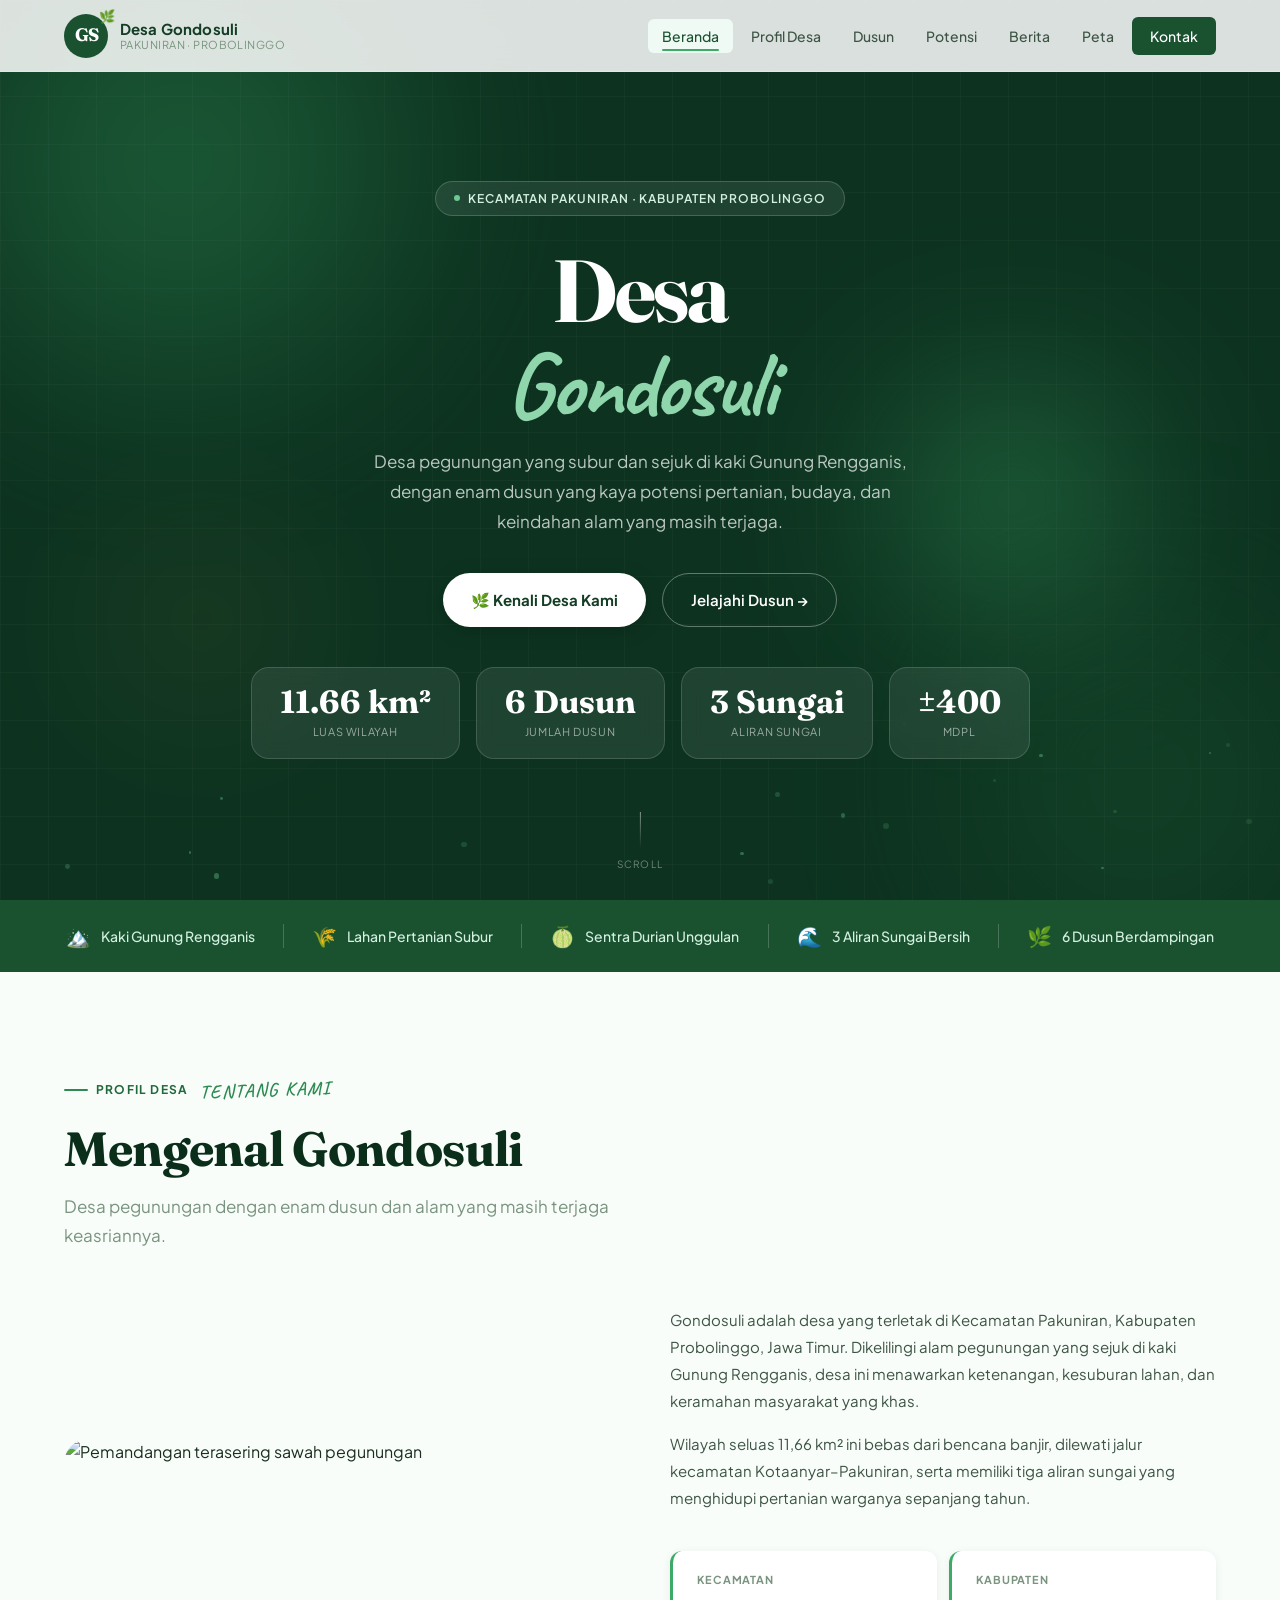
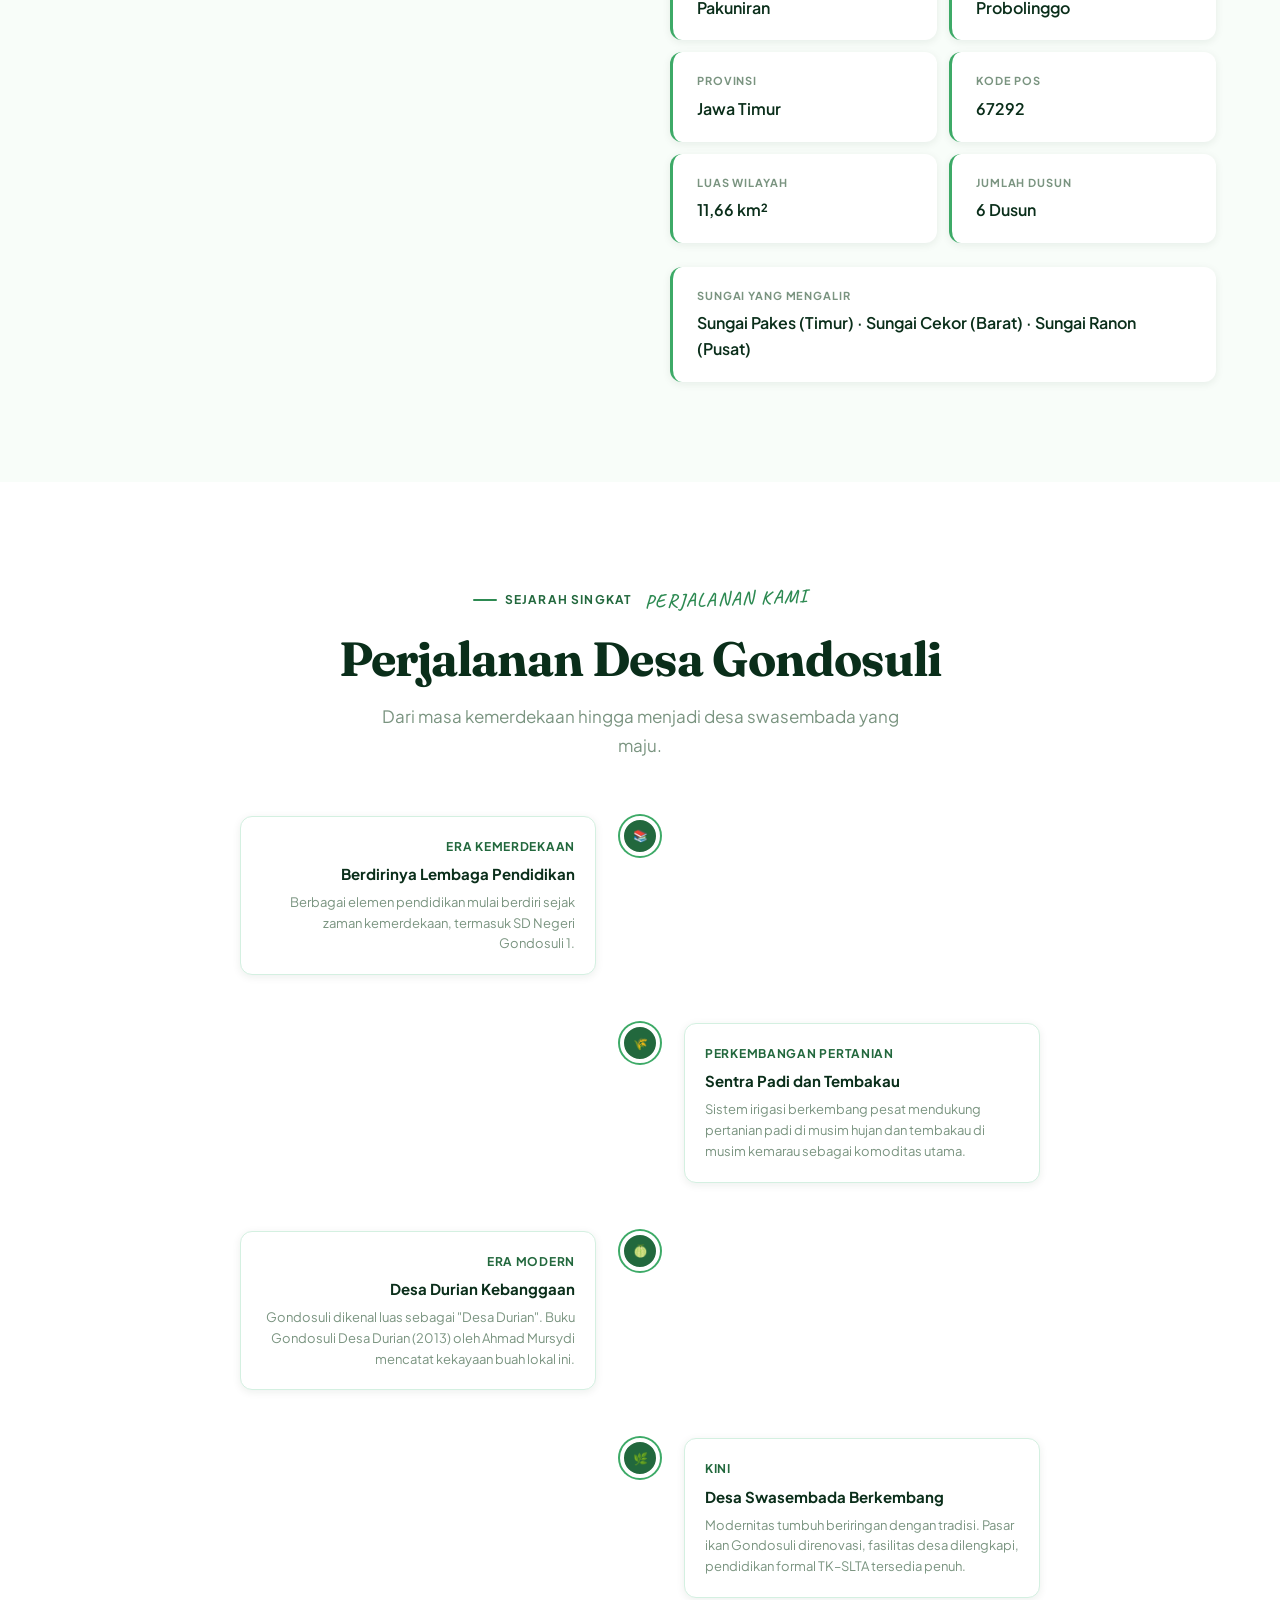
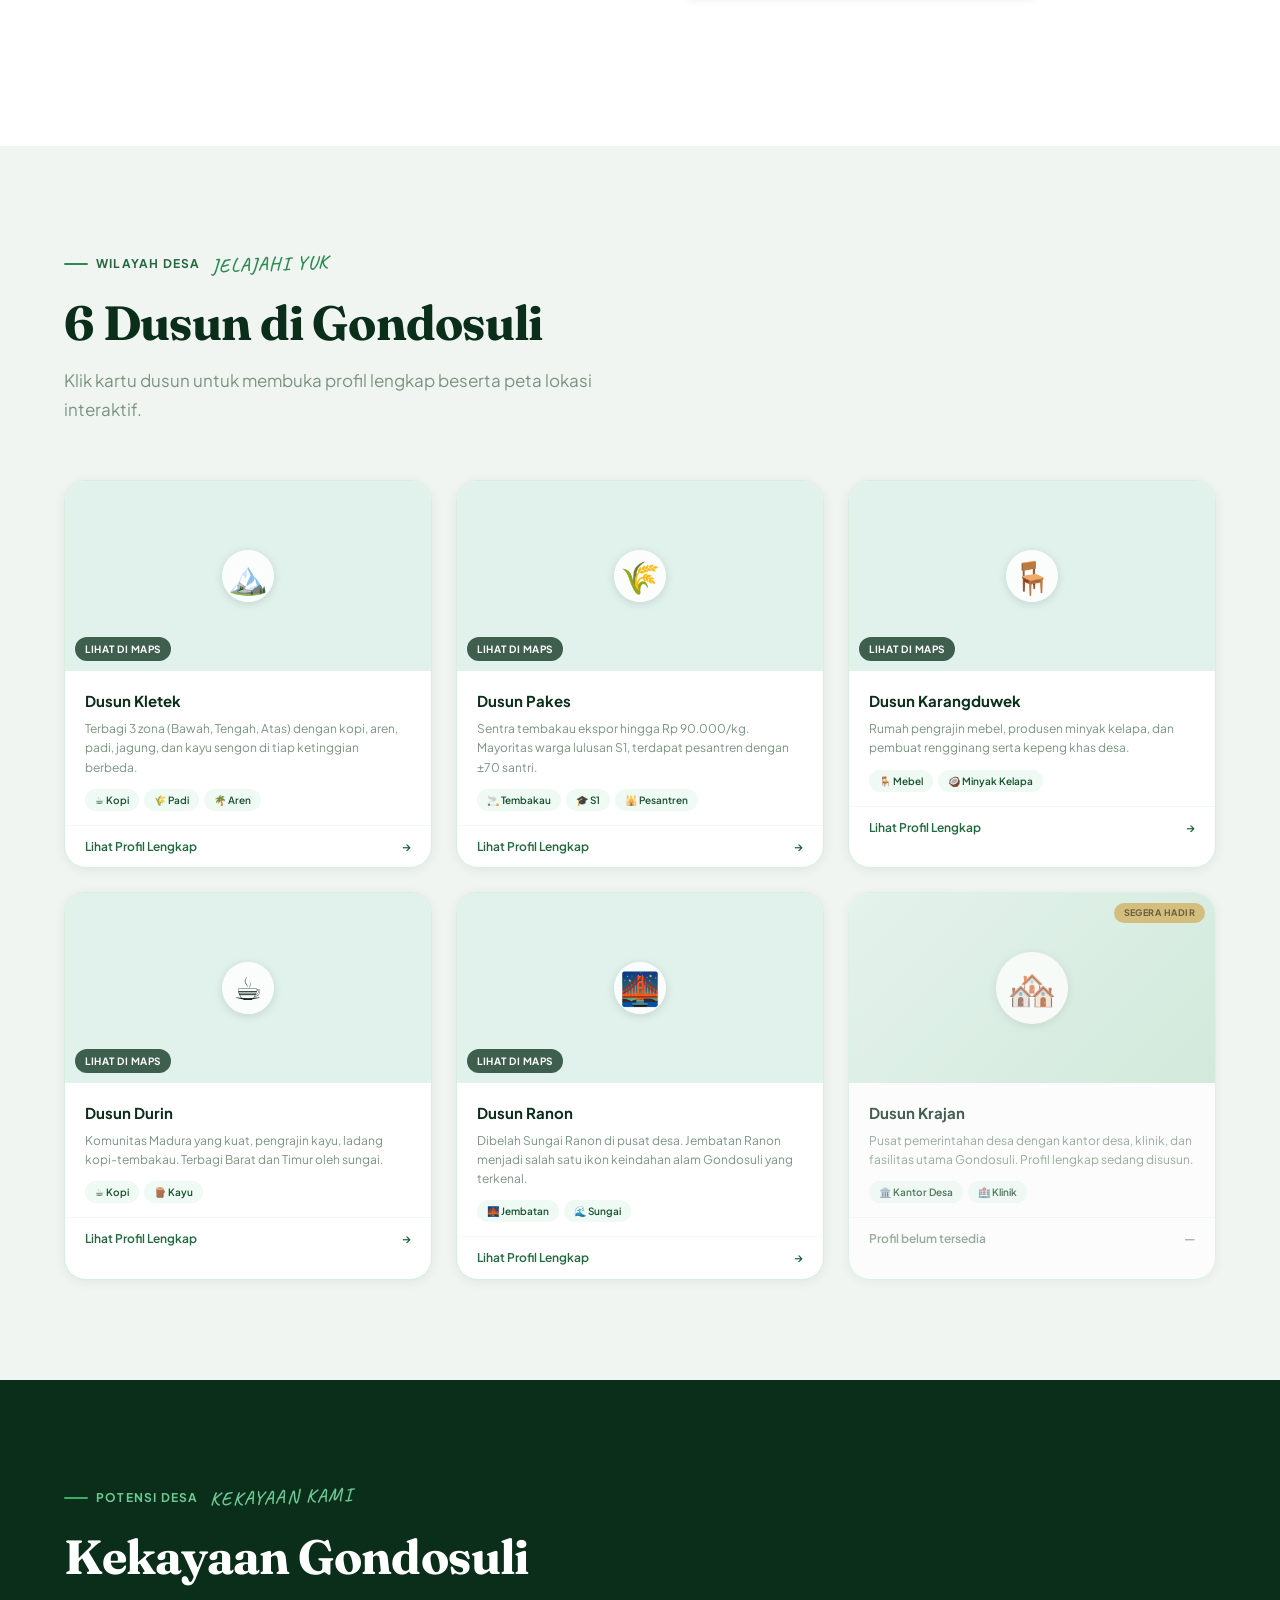
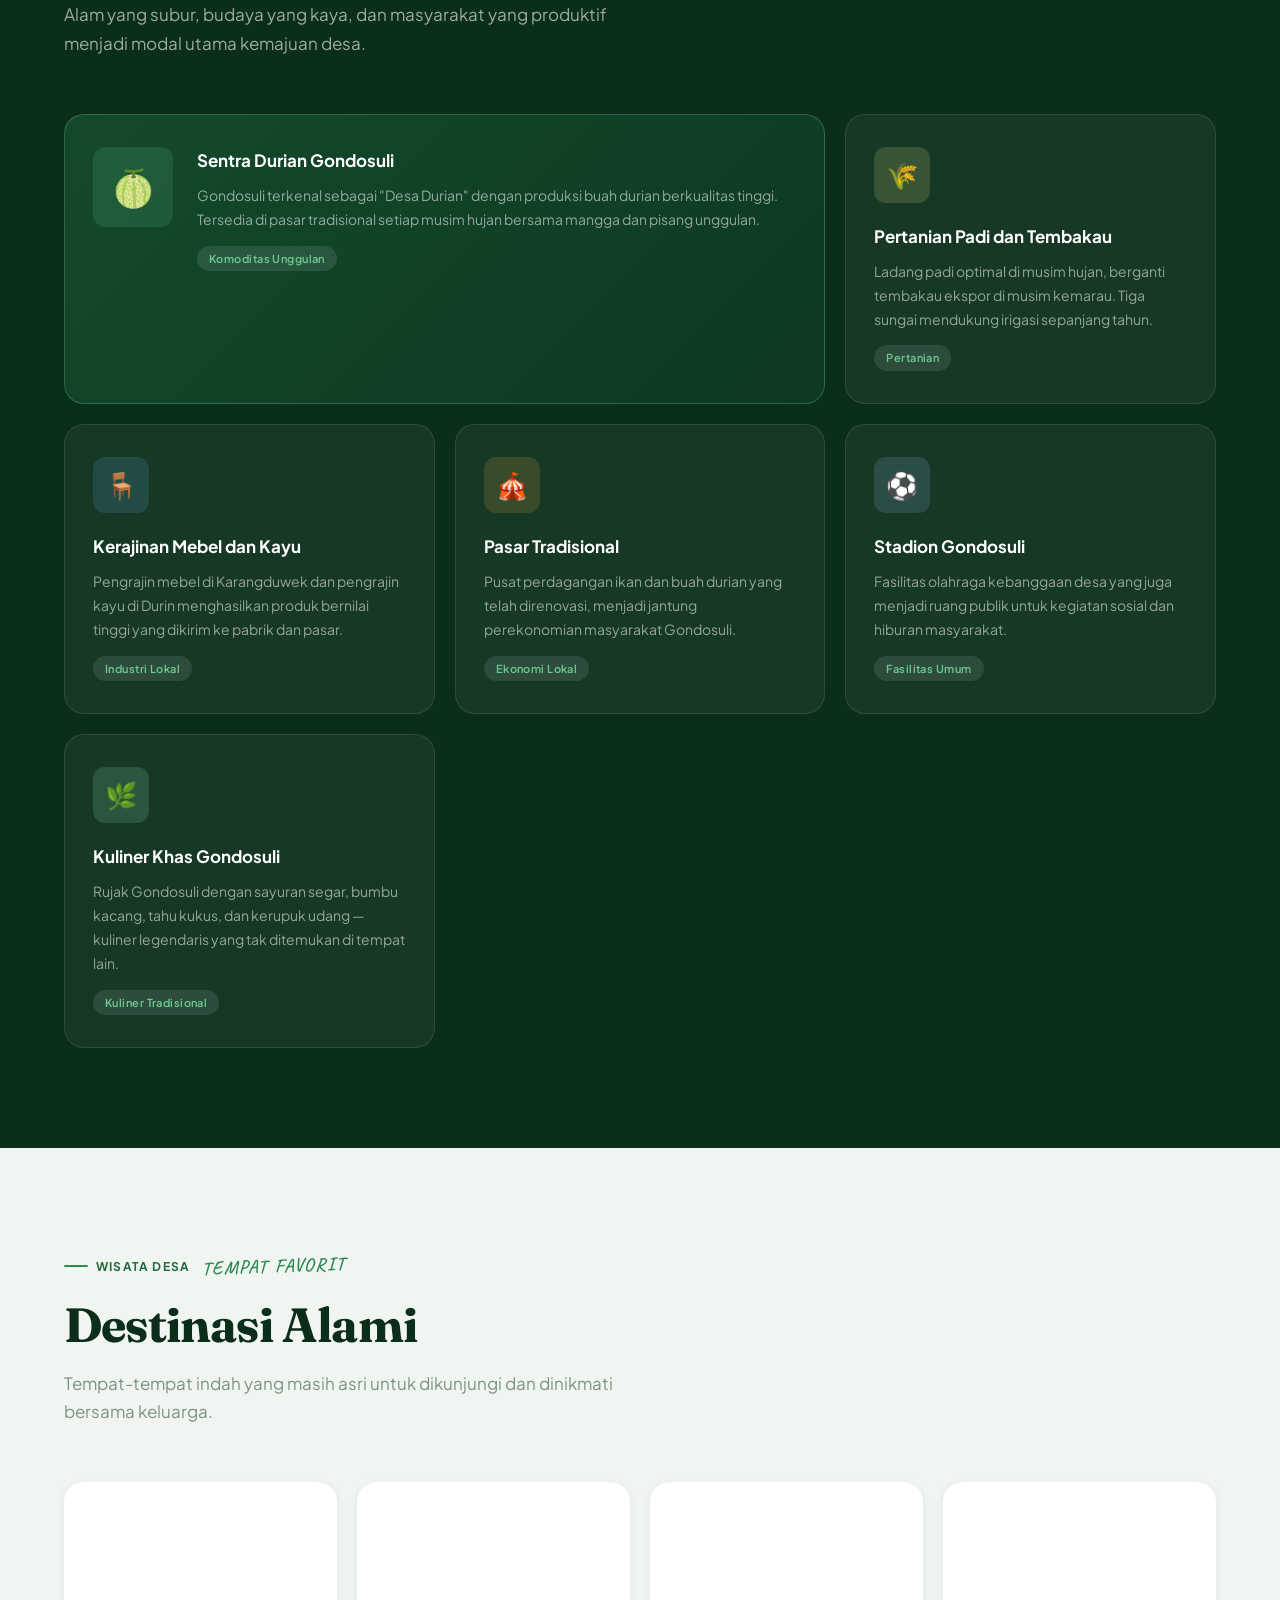
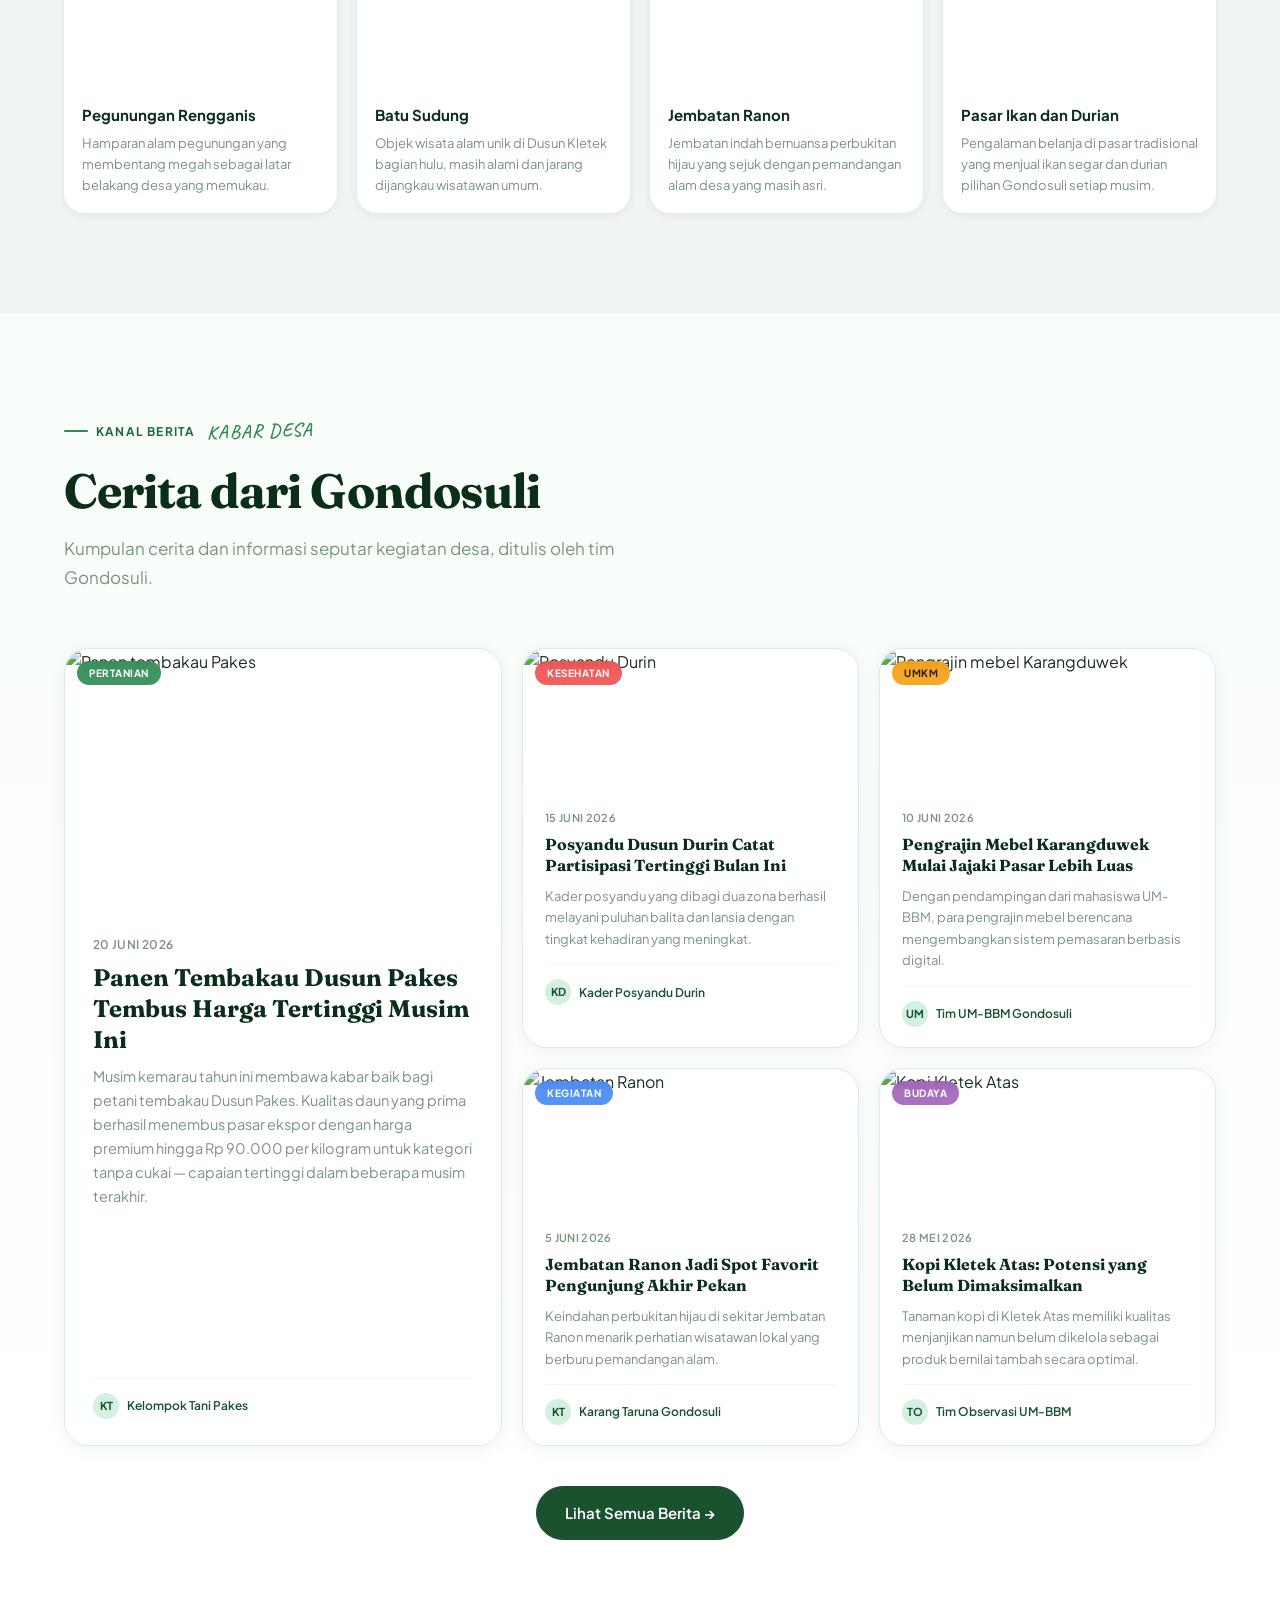
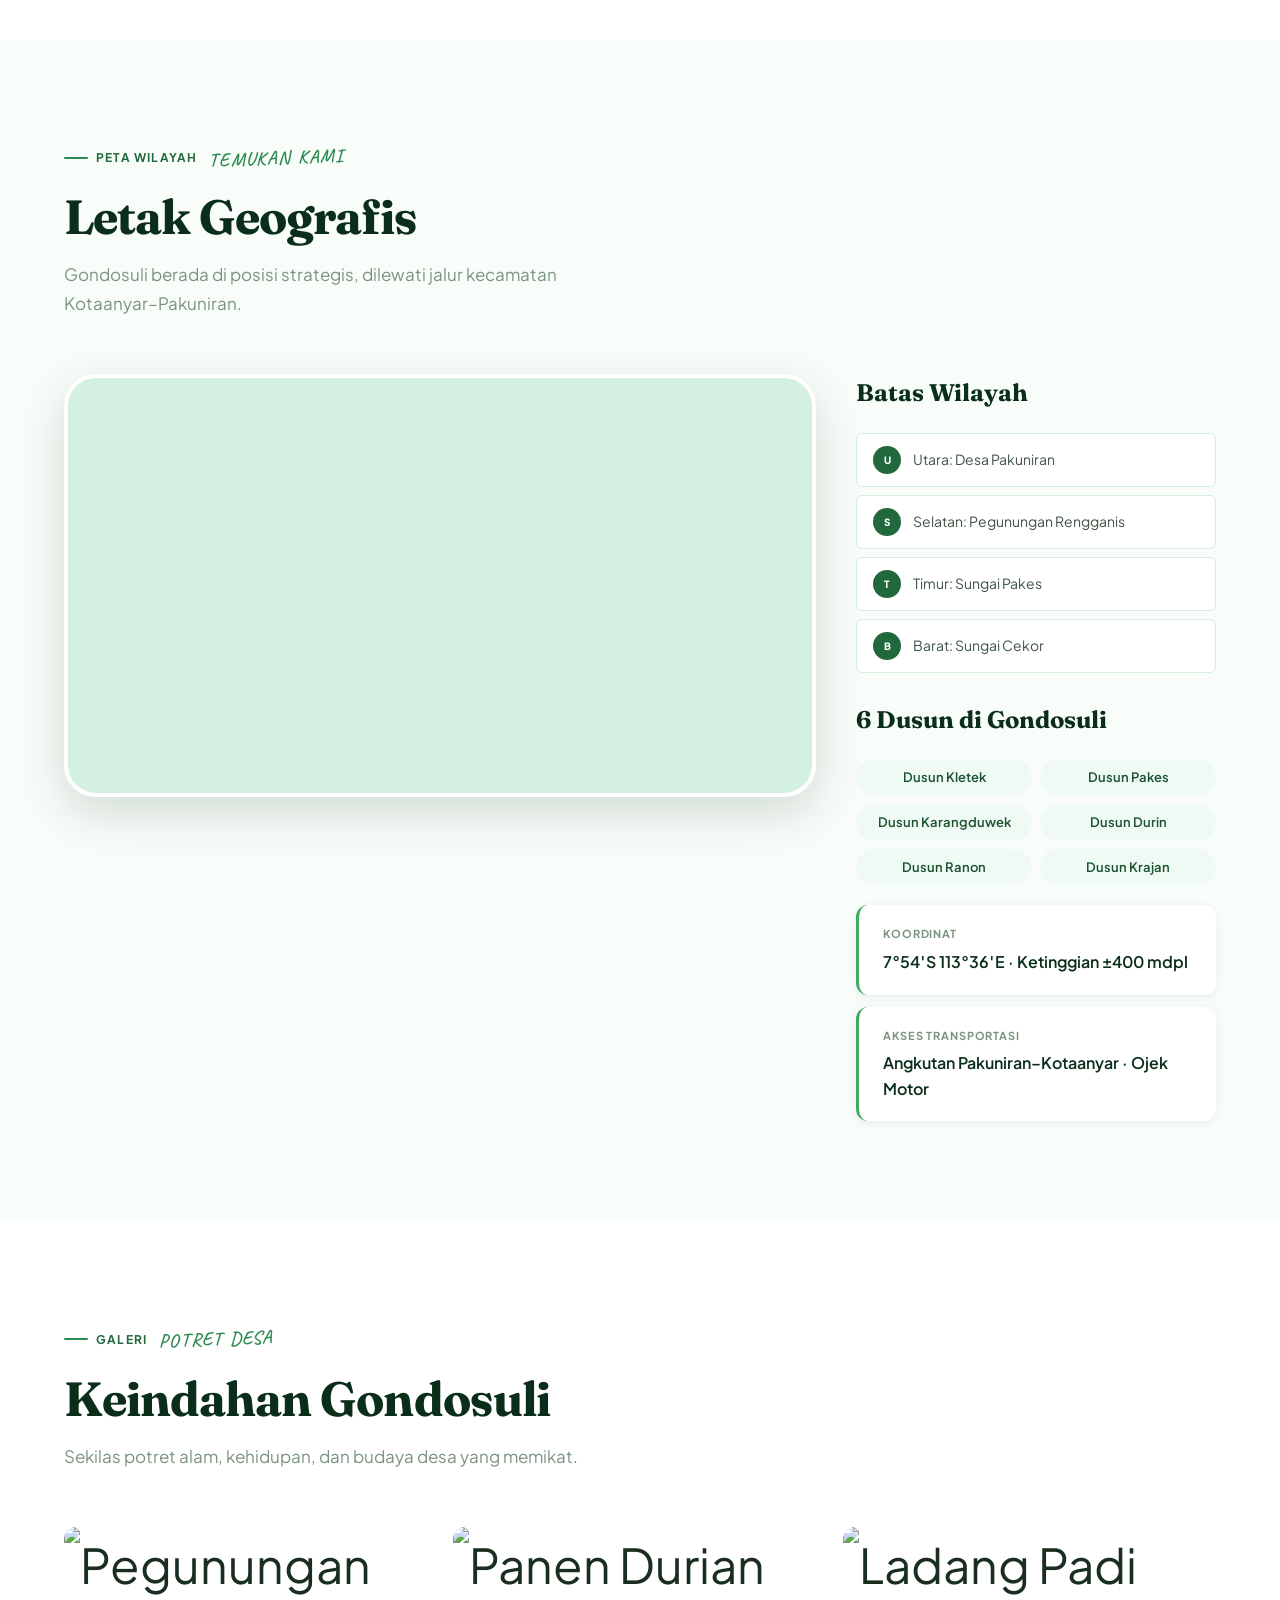
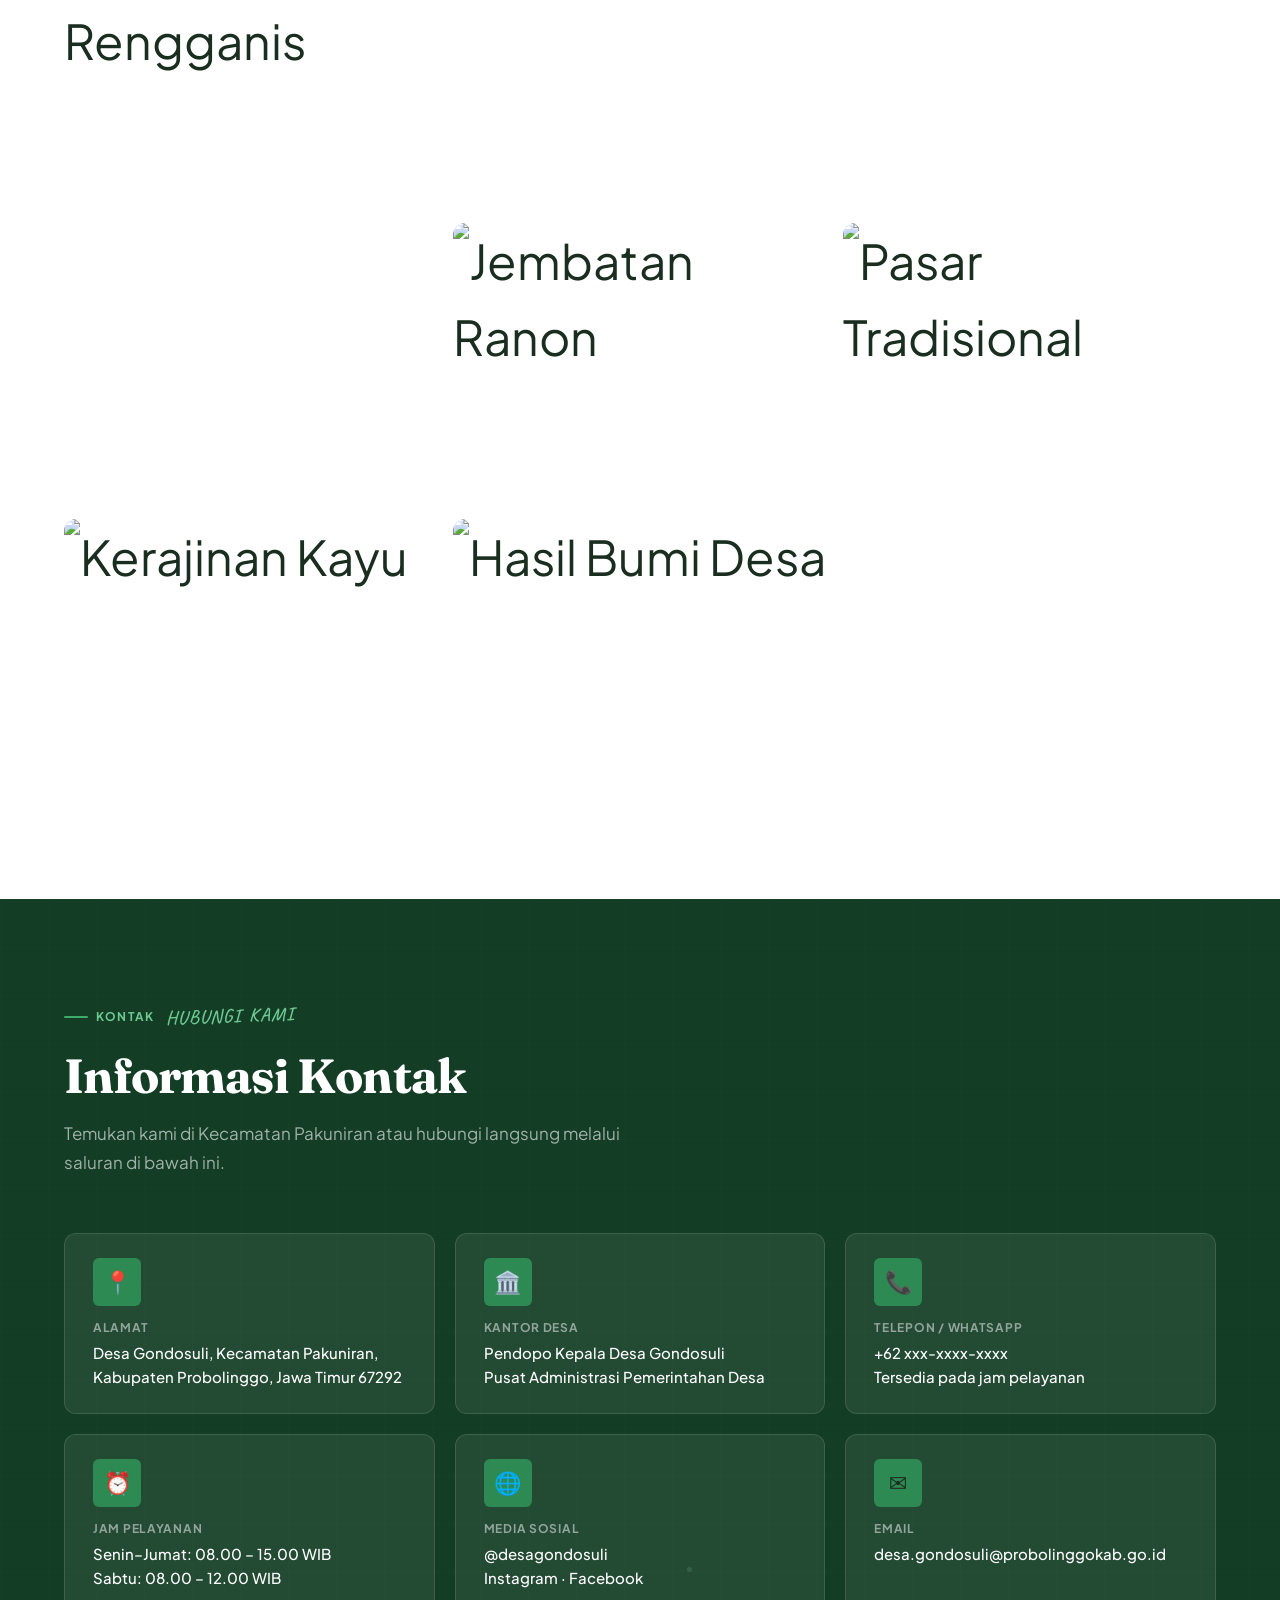
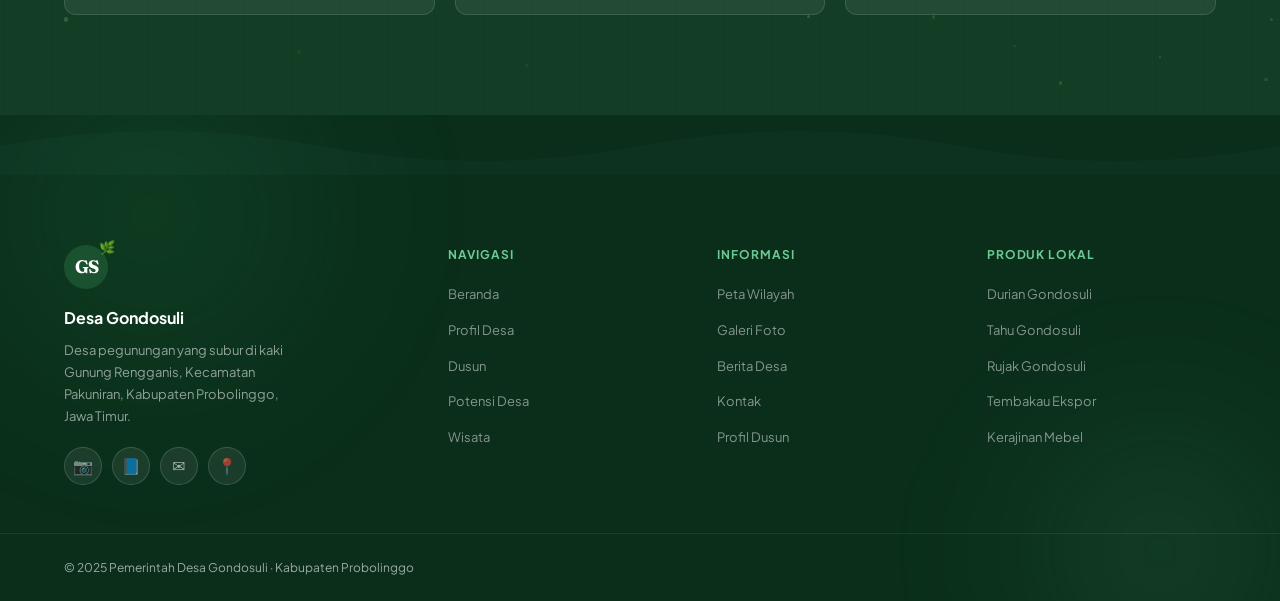
==== commit 40821bc3: "Add files via upload" ====
--- a/index.html
+++ b/index.html
@@ -480,7 +480,7 @@
       <p class="section-subtitle">Gondosuli berada di posisi strategis, dilewati jalur kecamatan Kotaanyar–Pakuniran.</p>
     </div>
     <div class="peta-container">
-      <div class="peta-frame fade-in" style="height:420px;">
+      <div class="peta-frame fade-in">
         <iframe src="https://maps.google.com/maps?q=Gondosuli+Pakuniran+Probolinggo&output=embed&z=13" style="width:100%;height:100%;border:none;" title="Peta Desa Gondosuli" loading="lazy" allowfullscreen></iframe>
       </div>
       <div class="peta-info fade-in">
